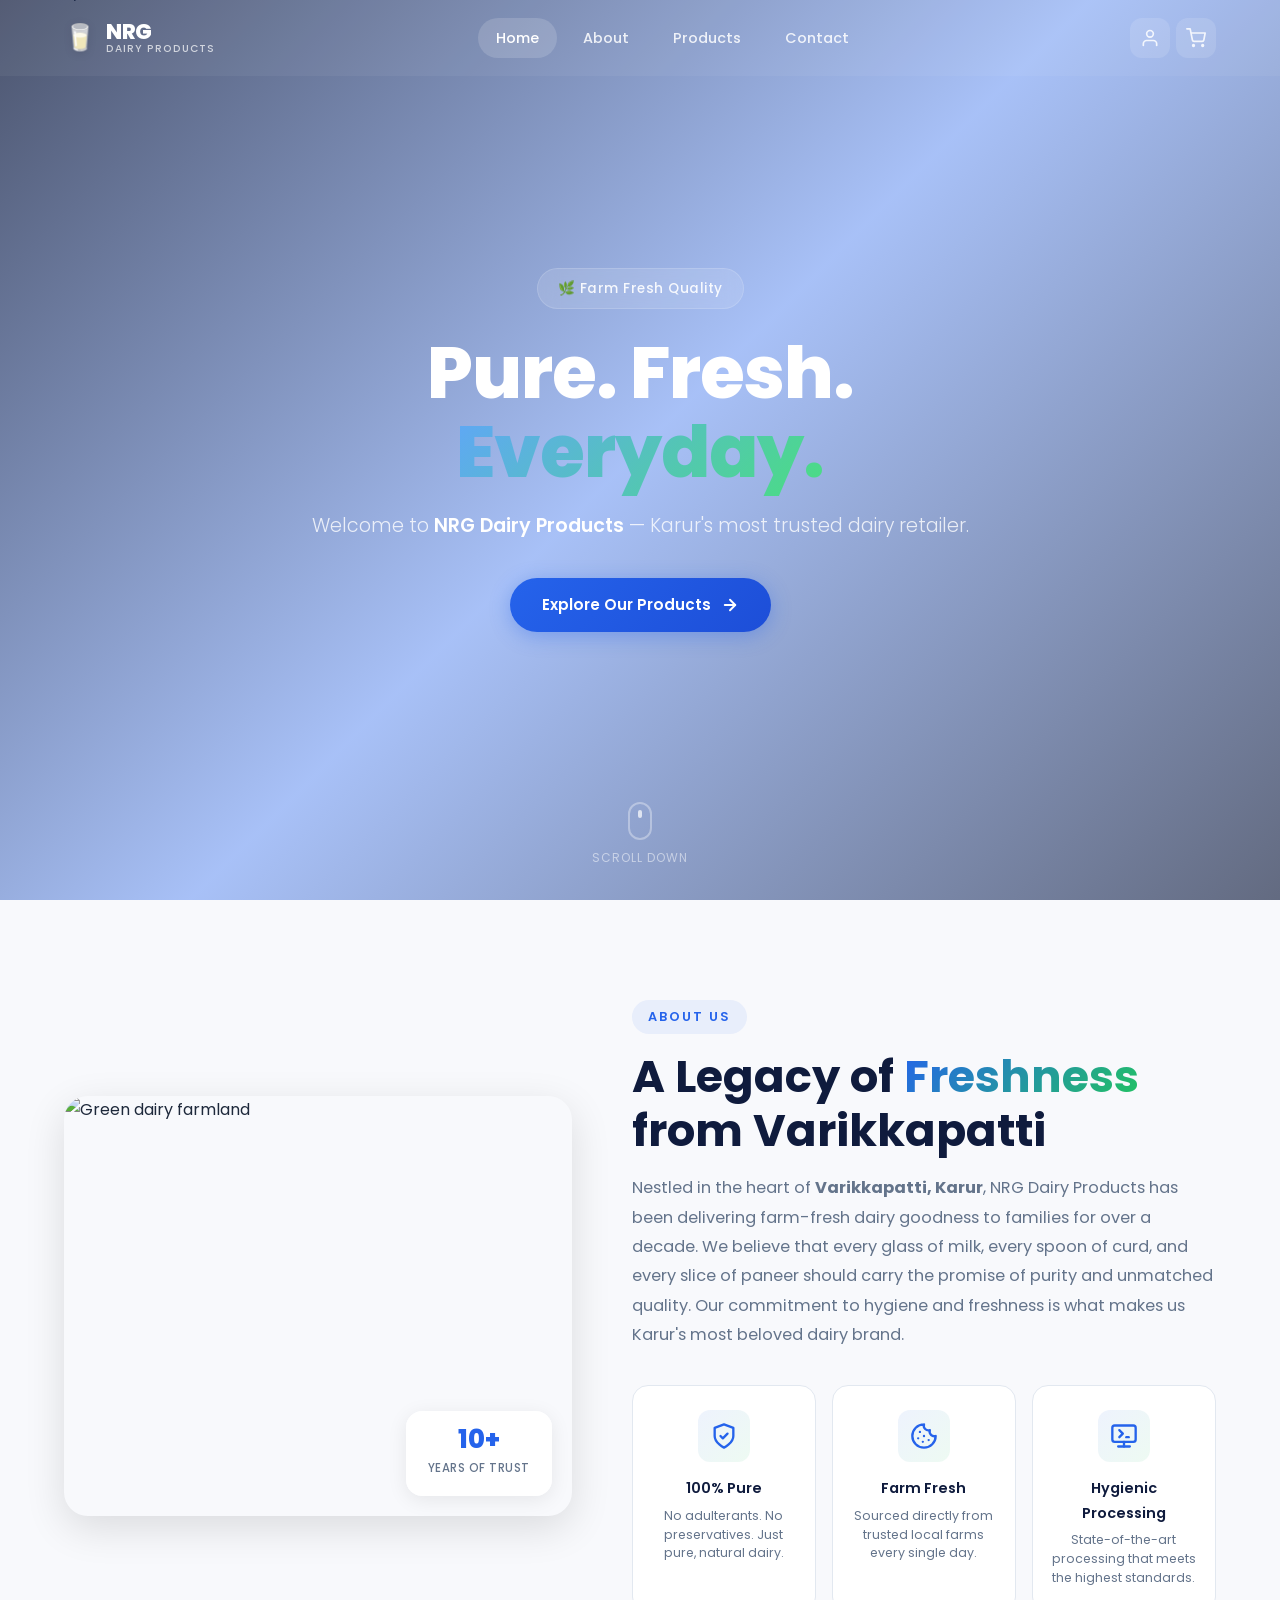
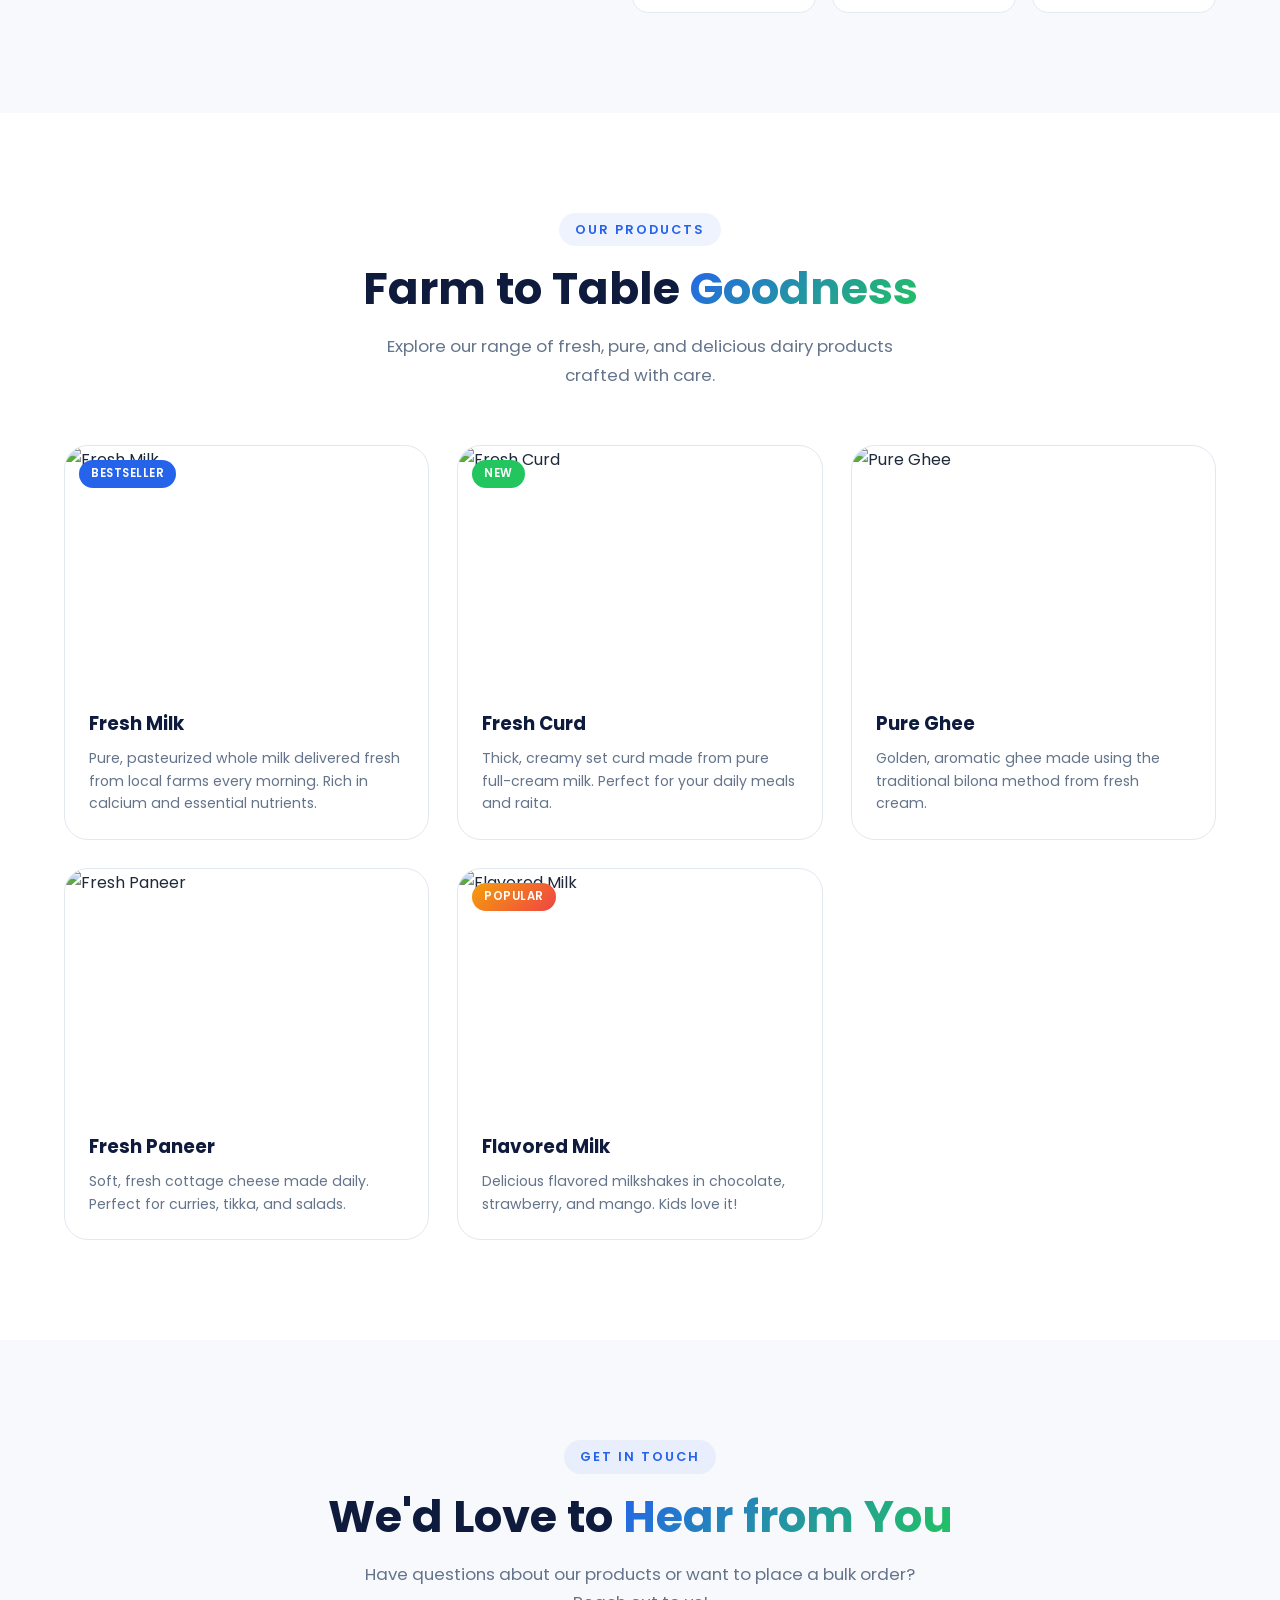
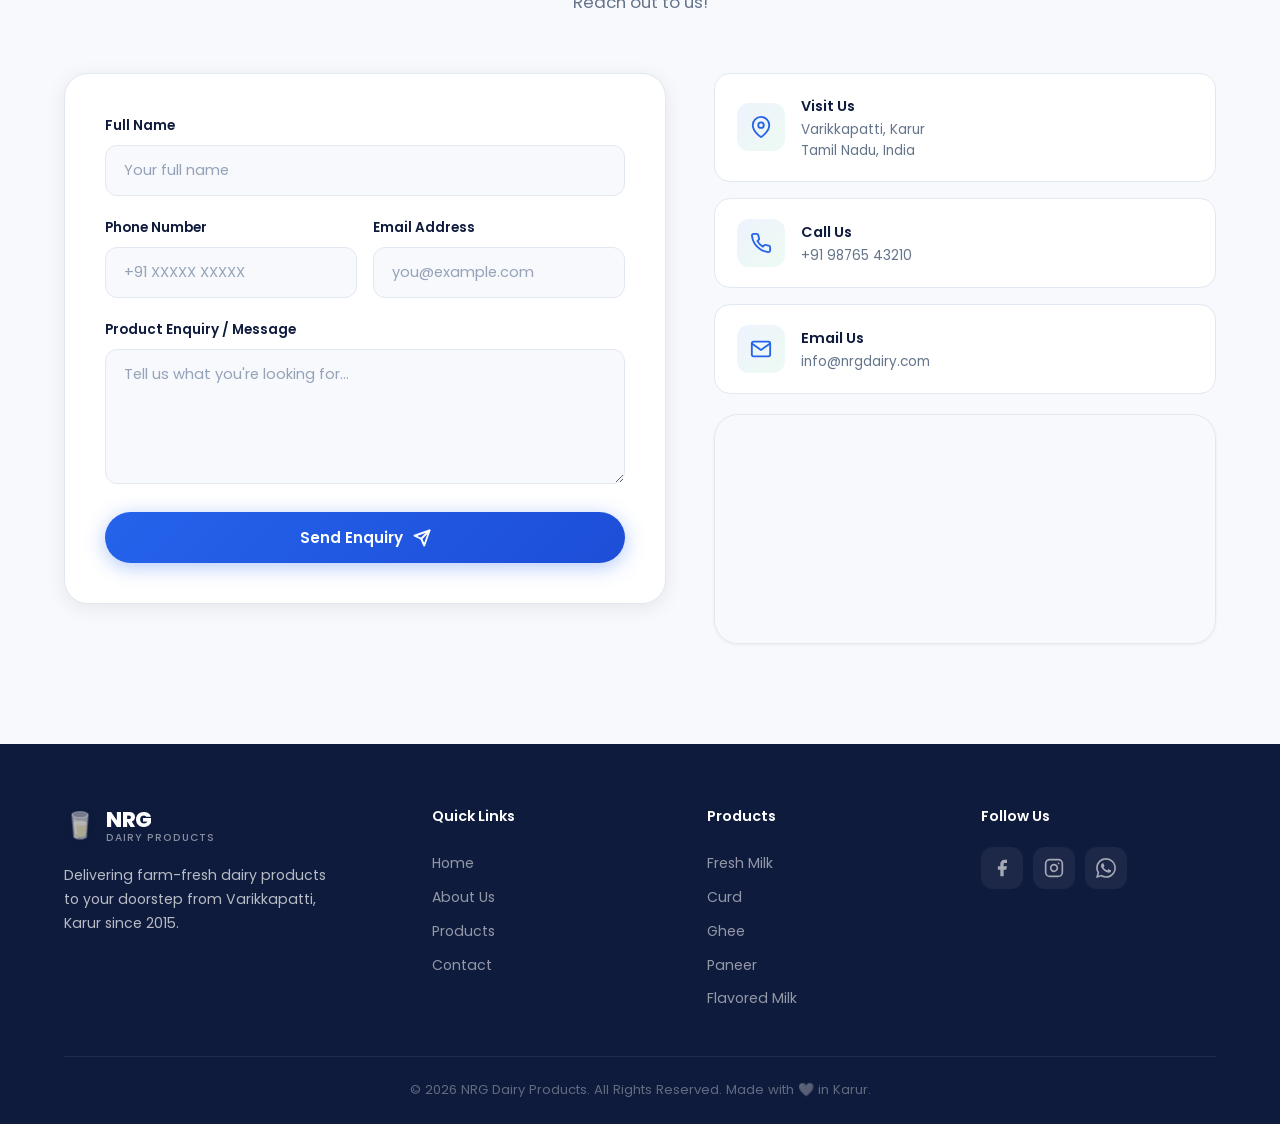
==== index.html @ 77a6ae26 "first commit" ====
<!DOCTYPE html>
<html lang="en">
<head>
    <meta charset="UTF-8">
    <meta name="viewport" content="width=device-width, initial-scale=1.0">
    <title>NRG Dairy Products — Pure. Fresh. Everyday. | Karur</title>
    <meta name="description" content="NRG Dairy Products — Karur's most trusted dairy retailer. Fresh milk, curd, ghee, paneer, and flavored milk delivered from Varikkapatti with 100% purity and hygiene.">
    <meta name="keywords" content="NRG Dairy, dairy products Karur, fresh milk, paneer, ghee, curd, Varikkapatti">
    <link rel="preconnect" href="https://fonts.googleapis.com">
    <link rel="preconnect" href="https://fonts.gstatic.com" crossorigin>
    <link href="https://fonts.googleapis.com/css2?family=Poppins:wght@300;400;500;600;700;800&display=swap" rel="stylesheet">
    <link rel="stylesheet" href="css/style.css">
</head>
<body>

    <!-- ════════════════ NAVIGATION ════════════════ -->
    <header class="navbar" id="navbar">
        <div class="nav-container">
            <a href="#" class="nav-logo">
                <span class="logo-icon">🥛</span>
                <div class="logo-text">
                    <span class="logo-brand">NRG</span>
                    <span class="logo-sub">Dairy Products</span>
                </div>
            </a>

            <nav class="nav-menu" id="navMenu">
                <a href="#home" class="nav-link active">Home</a>
                <a href="#about" class="nav-link">About</a>
                <a href="#products" class="nav-link">Products</a>
                <a href="#contact" class="nav-link">Contact</a>
            </nav>

            <div class="nav-actions">
                <button class="nav-icon-btn" title="Customer Login" aria-label="Customer Login">
                    <svg width="20" height="20" viewBox="0 0 24 24" fill="none" stroke="currentColor" stroke-width="2" stroke-linecap="round" stroke-linejoin="round"><path d="M20 21v-2a4 4 0 0 0-4-4H8a4 4 0 0 0-4 4v2"/><circle cx="12" cy="7" r="4"/></svg>
                </button>
                <button class="nav-icon-btn" title="Cart" aria-label="Cart">
                    <svg width="20" height="20" viewBox="0 0 24 24" fill="none" stroke="currentColor" stroke-width="2" stroke-linecap="round" stroke-linejoin="round"><circle cx="9" cy="21" r="1"/><circle cx="20" cy="21" r="1"/><path d="M1 1h4l2.68 13.39a2 2 0 0 0 2 1.61h9.72a2 2 0 0 0 2-1.61L23 6H6"/></svg>
                </button>
                <button class="hamburger" id="hamburger" aria-label="Toggle menu">
                    <span></span>
                    <span></span>
                    <span></span>
                </button>
            </div>
        </div>
    </header>

    <!-- ════════════════ HERO SECTION ════════════════ -->
    <section class="hero" id="home">
        <div class="hero-bg">
            <img src="https://images.unsplash.com/photo-1550583724-b2692b85b150?auto=format&fit=crop&w=1920&q=80" alt="Fresh milk pour" loading="eager">
            <div class="hero-overlay"></div>
        </div>
        <div class="hero-content reveal">
            <span class="hero-badge">🌿 Farm Fresh Quality</span>
            <h1 class="hero-title">Pure. Fresh.<br><span class="highlight">Everyday.</span></h1>
            <p class="hero-subtitle">Welcome to <strong>NRG Dairy Products</strong> — Karur's most trusted dairy retailer.</p>
            <a href="#products" class="btn btn-primary">
                Explore Our Products
                <svg width="18" height="18" viewBox="0 0 24 24" fill="none" stroke="currentColor" stroke-width="2.5" stroke-linecap="round" stroke-linejoin="round"><line x1="5" y1="12" x2="19" y2="12"/><polyline points="12 5 19 12 12 19"/></svg>
            </a>
        </div>
        <div class="hero-scroll-indicator">
            <div class="scroll-mouse">
                <div class="scroll-dot"></div>
            </div>
            <span>Scroll Down</span>
        </div>
    </section>

    <!-- ════════════════ ABOUT SECTION ════════════════ -->
    <section class="about" id="about">
        <div class="container">
            <div class="about-grid">
                <div class="about-image reveal">
                    <img src="https://images.unsplash.com/photo-1500595046743-cd271d694d30?auto=format&fit=crop&w=800&q=80" alt="Green dairy farmland" loading="lazy">
                    <div class="about-image-badge">
                        <span class="badge-number">10+</span>
                        <span class="badge-text">Years of Trust</span>
                    </div>
                </div>
                <div class="about-content reveal">
                    <span class="section-tag">About Us</span>
                    <h2 class="section-title">A Legacy of <span class="highlight">Freshness</span> from Varikkapatti</h2>
                    <p class="about-text">
                        Nestled in the heart of <strong>Varikkapatti, Karur</strong>, NRG Dairy Products has been delivering farm-fresh dairy goodness to families for over a decade. We believe that every glass of milk, every spoon of curd, and every slice of paneer should carry the promise of purity and unmatched quality. Our commitment to hygiene and freshness is what makes us Karur's most beloved dairy brand.
                    </p>
                    <div class="values-grid">
                        <div class="value-card">
                            <div class="value-icon">
                                <svg width="28" height="28" viewBox="0 0 24 24" fill="none" stroke="currentColor" stroke-width="2" stroke-linecap="round" stroke-linejoin="round"><path d="M12 22s8-4 8-10V5l-8-3-8 3v7c0 6 8 10 8 10z"/><path d="m9 12 2 2 4-4"/></svg>
                            </div>
                            <h3>100% Pure</h3>
                            <p>No adulterants. No preservatives. Just pure, natural dairy.</p>
                        </div>
                        <div class="value-card">
                            <div class="value-icon">
                                <svg width="28" height="28" viewBox="0 0 24 24" fill="none" stroke="currentColor" stroke-width="2" stroke-linecap="round" stroke-linejoin="round"><path d="M12 2a10 10 0 1 0 10 10 4 4 0 0 1-5-5 4 4 0 0 1-5-5"/><path d="M8.5 8.5v.01"/><path d="M16 15.5v.01"/><path d="M12 12v.01"/><path d="M11 17v.01"/><path d="M7 14v.01"/></svg>
                            </div>
                            <h3>Farm Fresh</h3>
                            <p>Sourced directly from trusted local farms every single day.</p>
                        </div>
                        <div class="value-card">
                            <div class="value-icon">
                                <svg width="28" height="28" viewBox="0 0 24 24" fill="none" stroke="currentColor" stroke-width="2" stroke-linecap="round" stroke-linejoin="round"><path d="M7 21h10"/><rect x="2" y="3" width="20" height="14" rx="2"/><path d="m12 17 0 4"/><path d="m8 7 3 3-3 3"/><path d="M14 13h2"/></svg>
                            </div>
                            <h3>Hygienic Processing</h3>
                            <p>State-of-the-art processing that meets the highest standards.</p>
                        </div>
                    </div>
                </div>
            </div>
        </div>
    </section>

    <!-- ════════════════ PRODUCTS SECTION ════════════════ -->
    <section class="products" id="products">
        <div class="container">
            <div class="section-header reveal">
                <span class="section-tag">Our Products</span>
                <h2 class="section-title">Farm to Table <span class="highlight">Goodness</span></h2>
                <p class="section-desc">Explore our range of fresh, pure, and delicious dairy products crafted with care.</p>
            </div>

            <div class="products-grid">
                <!-- Product 1: Fresh Milk -->
                <div class="product-card reveal">
                    <div class="product-image">
                        <img src="https://images.unsplash.com/photo-1563636619-e9143da7973b?auto=format&fit=crop&w=600&q=80" alt="Fresh Milk" loading="lazy">
                        <div class="product-badge">Bestseller</div>
                    </div>
                    <div class="product-info">
                        <h3>Fresh Milk</h3>
                        <p>Pure, pasteurized whole milk delivered fresh from local farms every morning. Rich in calcium and essential nutrients.</p>
                    </div>
                    <div class="product-overlay">
                        <p>Our flagship product — farm-fresh milk that reaches your doorstep within hours of collection.</p>
                        <span class="product-cta">Learn More →</span>
                    </div>
                </div>

                <!-- Product 2: Curd -->
                <div class="product-card reveal">
                    <div class="product-image">
                        <img src="https://images.unsplash.com/photo-1488477181946-6428a0291777?auto=format&fit=crop&w=600&q=80" alt="Fresh Curd" loading="lazy">
                        <div class="product-badge new">New</div>
                    </div>
                    <div class="product-info">
                        <h3>Fresh Curd</h3>
                        <p>Thick, creamy set curd made from pure full-cream milk. Perfect for your daily meals and raita.</p>
                    </div>
                    <div class="product-overlay">
                        <p>Naturally set with live cultures. Smooth, creamy, and packed with probiotics for gut health.</p>
                        <span class="product-cta">Learn More →</span>
                    </div>
                </div>

                <!-- Product 3: Ghee -->
                <div class="product-card reveal">
                    <div class="product-image">
                        <img src="https://images.unsplash.com/photo-1631049421091-dcdc7dd39a3e?auto=format&fit=crop&w=600&q=80" alt="Pure Ghee" loading="lazy">
                    </div>
                    <div class="product-info">
                        <h3>Pure Ghee</h3>
                        <p>Golden, aromatic ghee made using the traditional bilona method from fresh cream.</p>
                    </div>
                    <div class="product-overlay">
                        <p>Rich aroma, golden texture, and traditional preparation. Made from pure cow's milk cream.</p>
                        <span class="product-cta">Learn More →</span>
                    </div>
                </div>

                <!-- Product 4: Paneer -->
                <div class="product-card reveal">
                    <div class="product-image">
                        <img src="https://images.unsplash.com/photo-1631452180519-c014fe946bc7?auto=format&fit=crop&w=600&q=80" alt="Fresh Paneer" loading="lazy">
                    </div>
                    <div class="product-info">
                        <h3>Fresh Paneer</h3>
                        <p>Soft, fresh cottage cheese made daily. Perfect for curries, tikka, and salads.</p>
                    </div>
                    <div class="product-overlay">
                        <p>Handcrafted daily from pure milk. Soft, protein-rich, and incredibly versatile in the kitchen.</p>
                        <span class="product-cta">Learn More →</span>
                    </div>
                </div>

                <!-- Product 5: Flavored Milk -->
                <div class="product-card reveal">
                    <div class="product-image">
                        <img src="https://images.unsplash.com/photo-1577805947697-89e18249d767?auto=format&fit=crop&w=600&q=80" alt="Flavored Milk" loading="lazy">
                        <div class="product-badge popular">Popular</div>
                    </div>
                    <div class="product-info">
                        <h3>Flavored Milk</h3>
                        <p>Delicious flavored milkshakes in chocolate, strawberry, and mango. Kids love it!</p>
                    </div>
                    <div class="product-overlay">
                        <p>A fun, nutritious drink for all ages. Made with real milk and natural flavors. No artificial colors.</p>
                        <span class="product-cta">Learn More →</span>
                    </div>
                </div>
            </div>
        </div>
    </section>

    <!-- ════════════════ CONTACT SECTION ════════════════ -->
    <section class="contact" id="contact">
        <div class="container">
            <div class="section-header reveal">
                <span class="section-tag">Get In Touch</span>
                <h2 class="section-title">We'd Love to <span class="highlight">Hear from You</span></h2>
                <p class="section-desc">Have questions about our products or want to place a bulk order? Reach out to us!</p>
            </div>

            <div class="contact-grid">
                <div class="contact-form-wrap reveal">
                    <form class="contact-form" id="contactForm">
                        <div class="form-group">
                            <label for="name">Full Name</label>
                            <input type="text" id="name" name="name" placeholder="Your full name" required>
                        </div>
                        <div class="form-row">
                            <div class="form-group">
                                <label for="phone">Phone Number</label>
                                <input type="tel" id="phone" name="phone" placeholder="+91 XXXXX XXXXX" required>
                            </div>
                            <div class="form-group">
                                <label for="email">Email Address</label>
                                <input type="email" id="email" name="email" placeholder="you@example.com">
                            </div>
                        </div>
                        <div class="form-group">
                            <label for="message">Product Enquiry / Message</label>
                            <textarea id="message" name="message" rows="5" placeholder="Tell us what you're looking for..." required></textarea>
                        </div>
                        <button type="submit" class="btn btn-primary btn-full">
                            Send Enquiry
                            <svg width="18" height="18" viewBox="0 0 24 24" fill="none" stroke="currentColor" stroke-width="2.5" stroke-linecap="round" stroke-linejoin="round"><line x1="22" y1="2" x2="11" y2="13"/><polygon points="22 2 15 22 11 13 2 9 22 2"/></svg>
                        </button>
                        <div class="form-success" id="formSuccess">
                            <svg width="24" height="24" viewBox="0 0 24 24" fill="none" stroke="currentColor" stroke-width="2"><path d="M22 11.08V12a10 10 0 1 1-5.93-9.14"/><polyline points="22 4 12 14.01 9 11.01"/></svg>
                            <span>Thank you! Your enquiry has been sent successfully.</span>
                        </div>
                    </form>
                </div>

                <div class="contact-info reveal">
                    <div class="info-card">
                        <div class="info-icon">
                            <svg width="22" height="22" viewBox="0 0 24 24" fill="none" stroke="currentColor" stroke-width="2" stroke-linecap="round" stroke-linejoin="round"><path d="M21 10c0 7-9 13-9 13s-9-6-9-13a9 9 0 0 1 18 0z"/><circle cx="12" cy="10" r="3"/></svg>
                        </div>
                        <div>
                            <h4>Visit Us</h4>
                            <p>Varikkapatti, Karur<br>Tamil Nadu, India</p>
                        </div>
                    </div>
                    <div class="info-card">
                        <div class="info-icon">
                            <svg width="22" height="22" viewBox="0 0 24 24" fill="none" stroke="currentColor" stroke-width="2" stroke-linecap="round" stroke-linejoin="round"><path d="M22 16.92v3a2 2 0 0 1-2.18 2 19.79 19.79 0 0 1-8.63-3.07 19.5 19.5 0 0 1-6-6 19.79 19.79 0 0 1-3.07-8.67A2 2 0 0 1 4.11 2h3a2 2 0 0 1 2 1.72 12.84 12.84 0 0 0 .7 2.81 2 2 0 0 1-.45 2.11L8.09 9.91a16 16 0 0 0 6 6l1.27-1.27a2 2 0 0 1 2.11-.45 12.84 12.84 0 0 0 2.81.7A2 2 0 0 1 22 16.92z"/></svg>
                        </div>
                        <div>
                            <h4>Call Us</h4>
                            <p>+91 98765 43210</p>
                        </div>
                    </div>
                    <div class="info-card">
                        <div class="info-icon">
                            <svg width="22" height="22" viewBox="0 0 24 24" fill="none" stroke="currentColor" stroke-width="2" stroke-linecap="round" stroke-linejoin="round"><path d="M4 4h16c1.1 0 2 .9 2 2v12c0 1.1-.9 2-2 2H4c-1.1 0-2-.9-2-2V6c0-1.1.9-2 2-2z"/><polyline points="22,6 12,13 2,6"/></svg>
                        </div>
                        <div>
                            <h4>Email Us</h4>
                            <p>info@nrgdairy.com</p>
                        </div>
                    </div>

                    <div class="map-container">
                        <iframe 
                            src="https://www.google.com/maps/embed?pb=!1m18!1m12!1m3!1d31341.54181508689!2d78.0570!3d10.9601!2m3!1f0!2f0!3f0!3m2!1i1024!2i768!4f13.1!3m3!1m2!1s0x3baa2f7f3b0d4e4b%3A0x84e5b3f3b0d4e4b!2sVarikkapatti%2C%20Karur!5e0!3m2!1sen!2sin!4v1700000000000!5m2!1sen!2sin"
                            width="100%" 
                            height="220" 
                            style="border:0; border-radius: 16px;" 
                            allowfullscreen="" 
                            loading="lazy" 
                            referrerpolicy="no-referrer-when-downgrade"
                            title="NRG Dairy Products Location">
                        </iframe>
                    </div>
                </div>
            </div>
        </div>
    </section>

    <!-- ════════════════ FOOTER ════════════════ -->
    <footer class="footer">
        <div class="container">
            <div class="footer-grid">
                <div class="footer-brand">
                    <a href="#" class="nav-logo">
                        <span class="logo-icon">🥛</span>
                        <div class="logo-text">
                            <span class="logo-brand">NRG</span>
                            <span class="logo-sub">Dairy Products</span>
                        </div>
                    </a>
                    <p>Delivering farm-fresh dairy products to your doorstep from Varikkapatti, Karur since 2015.</p>
                </div>
                <div class="footer-links">
                    <h4>Quick Links</h4>
                    <a href="#home">Home</a>
                    <a href="#about">About Us</a>
                    <a href="#products">Products</a>
                    <a href="#contact">Contact</a>
                </div>
                <div class="footer-links">
                    <h4>Products</h4>
                    <a href="#products">Fresh Milk</a>
                    <a href="#products">Curd</a>
                    <a href="#products">Ghee</a>
                    <a href="#products">Paneer</a>
                    <a href="#products">Flavored Milk</a>
                </div>
                <div class="footer-social">
                    <h4>Follow Us</h4>
                    <div class="social-icons">
                        <a href="#" class="social-icon" aria-label="Facebook">
                            <svg width="20" height="20" viewBox="0 0 24 24" fill="currentColor"><path d="M18 2h-3a5 5 0 0 0-5 5v3H7v4h3v8h4v-8h3l1-4h-4V7a1 1 0 0 1 1-1h3z"/></svg>
                        </a>
                        <a href="#" class="social-icon" aria-label="Instagram">
                            <svg width="20" height="20" viewBox="0 0 24 24" fill="none" stroke="currentColor" stroke-width="2" stroke-linecap="round" stroke-linejoin="round"><rect x="2" y="2" width="20" height="20" rx="5"/><path d="M16 11.37A4 4 0 1 1 12.63 8 4 4 0 0 1 16 11.37z"/><line x1="17.5" y1="6.5" x2="17.51" y2="6.5"/></svg>
                        </a>
                        <a href="#" class="social-icon" aria-label="WhatsApp">
                            <svg width="20" height="20" viewBox="0 0 24 24" fill="currentColor"><path d="M17.472 14.382c-.297-.149-1.758-.867-2.03-.967-.273-.099-.471-.148-.67.15-.197.297-.767.966-.94 1.164-.173.199-.347.223-.644.075-.297-.15-1.255-.463-2.39-1.475-.883-.788-1.48-1.761-1.653-2.059-.173-.297-.018-.458.13-.606.134-.133.298-.347.446-.52.149-.174.198-.298.298-.497.099-.198.05-.371-.025-.52-.075-.149-.669-1.612-.916-2.207-.242-.579-.487-.5-.669-.51-.173-.008-.371-.01-.57-.01-.198 0-.52.074-.792.372-.272.297-1.04 1.016-1.04 2.479 0 1.462 1.065 2.875 1.213 3.074.149.198 2.096 3.2 5.077 4.487.709.306 1.262.489 1.694.625.712.227 1.36.195 1.871.118.571-.085 1.758-.719 2.006-1.413.248-.694.248-1.289.173-1.413-.074-.124-.272-.198-.57-.347m-5.421 7.403h-.004a9.87 9.87 0 0 1-5.031-1.378l-.361-.214-3.741.982.998-3.648-.235-.374a9.86 9.86 0 0 1-1.51-5.26c.001-5.45 4.436-9.884 9.888-9.884 2.64 0 5.122 1.03 6.988 2.898a9.825 9.825 0 0 1 2.893 6.994c-.003 5.45-4.437 9.884-9.885 9.884m8.413-18.297A11.815 11.815 0 0 0 12.05 0C5.495 0 .16 5.335.157 11.892c0 2.096.547 4.142 1.588 5.945L0 24l6.305-1.654a11.882 11.882 0 0 0 5.683 1.448h.005c6.554 0 11.89-5.335 11.893-11.893a11.821 11.821 0 0 0-3.48-8.413z"/></svg>
                        </a>
                    </div>
                </div>
            </div>
            <div class="footer-bottom">
                <p>&copy; 2026 NRG Dairy Products. All Rights Reserved. Made with 🤍 in Karur.</p>
            </div>
        </div>
    </footer>

    <script src="js/main.js"></script>
</body>
</html>
---- css/style.css ----
/* ═══════════════════════════════════════════
   NRG DAIRY PRODUCTS — Design System & Styles
   ═══════════════════════════════════════════ */

/* ── CSS Custom Properties ── */
:root {
    --navy: #0f1b3d;
    --azure: #2563eb;
    --azure-light: #3b82f6;
    --azure-dark: #1d4ed8;
    --white: #ffffff;
    --cream: #f8f9fc;
    --cream-dark: #f1f3f8;
    --green: #22c55e;
    --green-light: #4ade80;
    --green-dark: #16a34a;
    --text: #1e293b;
    --text-light: #64748b;
    --text-lighter: #94a3b8;
    --border: #e2e8f0;
    --shadow-sm: 0 1px 3px rgba(0,0,0,0.06);
    --shadow-md: 0 4px 20px rgba(0,0,0,0.08);
    --shadow-lg: 0 12px 40px rgba(0,0,0,0.12);
    --shadow-xl: 0 20px 60px rgba(0,0,0,0.15);
    --radius-sm: 8px;
    --radius-md: 12px;
    --radius-lg: 16px;
    --radius-xl: 24px;
    --radius-full: 9999px;
    --transition: 0.3s cubic-bezier(0.4, 0, 0.2, 1);
    --transition-slow: 0.5s cubic-bezier(0.4, 0, 0.2, 1);
    --font: 'Poppins', -apple-system, BlinkMacSystemFont, 'Segoe UI', sans-serif;
}

/* ── Reset & Base ── */
*, *::before, *::after {
    margin: 0;
    padding: 0;
    box-sizing: border-box;
}

html {
    scroll-behavior: smooth;
    -webkit-font-smoothing: antialiased;
    -moz-osx-font-smoothing: grayscale;
}

body {
    font-family: var(--font);
    color: var(--text);
    background: var(--white);
    line-height: 1.7;
    overflow-x: hidden;
}

img {
    max-width: 100%;
    height: auto;
    display: block;
}

a {
    text-decoration: none;
    color: inherit;
    transition: var(--transition);
}

.container {
    width: 100%;
    max-width: 1200px;
    margin: 0 auto;
    padding: 0 24px;
}

.section-tag {
    display: inline-block;
    font-size: 0.8rem;
    font-weight: 600;
    letter-spacing: 2px;
    text-transform: uppercase;
    color: var(--azure);
    background: rgba(37, 99, 235, 0.08);
    padding: 6px 16px;
    border-radius: var(--radius-full);
    margin-bottom: 16px;
}

.section-title {
    font-size: clamp(1.8rem, 4vw, 2.8rem);
    font-weight: 700;
    line-height: 1.2;
    color: var(--navy);
    margin-bottom: 16px;
}

.section-title .highlight {
    background: linear-gradient(135deg, var(--azure), var(--green));
    -webkit-background-clip: text;
    -webkit-text-fill-color: transparent;
    background-clip: text;
}

.section-desc {
    font-size: 1.05rem;
    color: var(--text-light);
    max-width: 560px;
    margin: 0 auto;
}

.section-header {
    text-align: center;
    margin-bottom: 56px;
}

/* ── Buttons ── */
.btn {
    display: inline-flex;
    align-items: center;
    gap: 10px;
    font-family: var(--font);
    font-size: 0.95rem;
    font-weight: 600;
    border: none;
    cursor: pointer;
    transition: var(--transition);
    border-radius: var(--radius-full);
    padding: 14px 32px;
    text-decoration: none;
}

.btn-primary {
    background: linear-gradient(135deg, var(--azure), var(--azure-dark));
    color: var(--white);
    box-shadow: 0 4px 20px rgba(37, 99, 235, 0.35);
}

.btn-primary:hover {
    transform: translateY(-2px) scale(1.04);
    box-shadow: 0 8px 30px rgba(37, 99, 235, 0.45);
}

.btn-primary:active {
    transform: translateY(0) scale(0.98);
}

.btn-full {
    width: 100%;
    justify-content: center;
}

/* ═══════════════════════════════════════════
   NAVIGATION
   ═══════════════════════════════════════════ */
.navbar {
    position: fixed;
    top: 0;
    left: 0;
    right: 0;
    z-index: 1000;
    padding: 16px 0;
    transition: var(--transition);
    background: rgba(255, 255, 255, 0.05);
}

.navbar.scrolled {
    background: rgba(255, 255, 255, 0.82);
    backdrop-filter: blur(20px);
    -webkit-backdrop-filter: blur(20px);
    border-bottom: 1px solid rgba(255, 255, 255, 0.2);
    padding: 10px 0;
    box-shadow: 0 2px 20px rgba(0, 0, 0, 0.06);
}

.nav-container {
    max-width: 1200px;
    margin: 0 auto;
    padding: 0 24px;
    display: flex;
    align-items: center;
    justify-content: space-between;
}

.nav-logo {
    display: flex;
    align-items: center;
    gap: 10px;
    z-index: 1001;
}

.logo-icon {
    font-size: 1.6rem;
    filter: drop-shadow(0 2px 4px rgba(0,0,0,0.1));
}

.logo-text {
    display: flex;
    flex-direction: column;
    line-height: 1.1;
}

.logo-brand {
    font-size: 1.3rem;
    font-weight: 800;
    color: var(--navy);
    letter-spacing: -0.5px;
}

.navbar:not(.scrolled) .logo-brand {
    color: var(--white);
}

.logo-sub {
    font-size: 0.65rem;
    font-weight: 500;
    color: var(--text-light);
    letter-spacing: 1px;
    text-transform: uppercase;
}

.navbar:not(.scrolled) .logo-sub {
    color: rgba(255,255,255,0.7);
}

.nav-menu {
    display: flex;
    align-items: center;
    gap: 8px;
}

.nav-link {
    font-size: 0.9rem;
    font-weight: 500;
    padding: 8px 18px;
    border-radius: var(--radius-full);
    color: var(--text-light);
    position: relative;
    transition: var(--transition);
}

.navbar:not(.scrolled) .nav-link {
    color: rgba(255,255,255,0.85);
}

.nav-link:hover,
.nav-link.active {
    color: var(--azure);
    background: rgba(37, 99, 235, 0.08);
}

.navbar:not(.scrolled) .nav-link:hover,
.navbar:not(.scrolled) .nav-link.active {
    color: var(--white);
    background: rgba(255,255,255,0.15);
}

.nav-actions {
    display: flex;
    align-items: center;
    gap: 6px;
}

.nav-icon-btn {
    width: 40px;
    height: 40px;
    display: flex;
    align-items: center;
    justify-content: center;
    border: none;
    background: rgba(37, 99, 235, 0.06);
    border-radius: var(--radius-md);
    cursor: pointer;
    color: var(--text-light);
    transition: var(--transition);
}

.navbar:not(.scrolled) .nav-icon-btn {
    background: rgba(255,255,255,0.12);
    color: rgba(255,255,255,0.85);
}

.nav-icon-btn:hover {
    background: rgba(37, 99, 235, 0.12);
    color: var(--azure);
    transform: translateY(-1px);
}

/* Hamburger */
.hamburger {
    display: none;
    flex-direction: column;
    gap: 5px;
    width: 40px;
    height: 40px;
    align-items: center;
    justify-content: center;
    background: transparent;
    border: none;
    cursor: pointer;
    z-index: 1001;
    padding: 8px;
}

.hamburger span {
    display: block;
    width: 22px;
    height: 2.5px;
    background: var(--navy);
    border-radius: 2px;
    transition: var(--transition);
    transform-origin: center;
}

.navbar:not(.scrolled) .hamburger span {
    background: var(--white);
}

.hamburger.active span:nth-child(1) {
    transform: rotate(45deg) translate(5px, 5px);
}

.hamburger.active span:nth-child(2) {
    opacity: 0;
    transform: scaleX(0);
}

.hamburger.active span:nth-child(3) {
    transform: rotate(-45deg) translate(5px, -5px);
}

/* ═══════════════════════════════════════════
   HERO SECTION
   ═══════════════════════════════════════════ */
.hero {
    position: relative;
    min-height: 100vh;
    display: flex;
    align-items: center;
    justify-content: center;
    overflow: hidden;
}

.hero-bg {
    position: absolute;
    inset: 0;
    z-index: 0;
}

.hero-bg img {
    width: 100%;
    height: 100%;
    object-fit: cover;
    transform: scale(1.05);
    animation: heroZoom 20s ease-in-out infinite alternate;
}

@keyframes heroZoom {
    0% { transform: scale(1.05); }
    100% { transform: scale(1.15); }
}

.hero-overlay {
    position: absolute;
    inset: 0;
    background: linear-gradient(
        135deg,
        rgba(15, 27, 61, 0.75) 0%,
        rgba(37, 99, 235, 0.4) 50%,
        rgba(15, 27, 61, 0.65) 100%
    );
    z-index: 1;
}

.hero-content {
    position: relative;
    z-index: 2;
    text-align: center;
    padding: 0 24px;
    max-width: 750px;
}

.hero-badge {
    display: inline-block;
    font-size: 0.85rem;
    font-weight: 500;
    color: rgba(255,255,255,0.9);
    background: rgba(255,255,255,0.12);
    backdrop-filter: blur(10px);
    padding: 8px 20px;
    border-radius: var(--radius-full);
    border: 1px solid rgba(255,255,255,0.15);
    margin-bottom: 24px;
    letter-spacing: 0.5px;
}

.hero-title {
    font-size: clamp(2.5rem, 7vw, 4.5rem);
    font-weight: 800;
    color: var(--white);
    line-height: 1.1;
    margin-bottom: 20px;
    letter-spacing: -1px;
}

.hero-title .highlight {
    background: linear-gradient(135deg, #60a5fa, var(--green-light));
    -webkit-background-clip: text;
    -webkit-text-fill-color: transparent;
    background-clip: text;
}

.hero-subtitle {
    font-size: clamp(1rem, 2vw, 1.2rem);
    color: rgba(255,255,255,0.8);
    margin-bottom: 36px;
    font-weight: 300;
    line-height: 1.6;
}

.hero-subtitle strong {
    color: var(--white);
    font-weight: 600;
}

/* Scroll Indicator */
.hero-scroll-indicator {
    position: absolute;
    bottom: 32px;
    left: 50%;
    transform: translateX(-50%);
    z-index: 2;
    display: flex;
    flex-direction: column;
    align-items: center;
    gap: 8px;
    color: rgba(255,255,255,0.5);
    font-size: 0.75rem;
    letter-spacing: 1px;
    text-transform: uppercase;
    animation: scrollBounce 2s ease-in-out infinite;
}

.scroll-mouse {
    width: 24px;
    height: 38px;
    border: 2px solid rgba(255,255,255,0.35);
    border-radius: 12px;
    position: relative;
}

.scroll-dot {
    width: 4px;
    height: 8px;
    background: rgba(255,255,255,0.7);
    border-radius: 2px;
    position: absolute;
    top: 6px;
    left: 50%;
    transform: translateX(-50%);
    animation: scrollDot 2s ease-in-out infinite;
}

@keyframes scrollDot {
    0%, 100% { opacity: 1; top: 6px; }
    50% { opacity: 0.3; top: 18px; }
}

@keyframes scrollBounce {
    0%, 100% { transform: translateX(-50%) translateY(0); }
    50% { transform: translateX(-50%) translateY(8px); }
}

/* ═══════════════════════════════════════════
   ABOUT SECTION
   ═══════════════════════════════════════════ */
.about {
    padding: 100px 0;
    background: var(--cream);
}

.about-grid {
    display: grid;
    grid-template-columns: 1fr 1.15fr;
    gap: 60px;
    align-items: center;
}

.about-image {
    position: relative;
    border-radius: var(--radius-xl);
    overflow: hidden;
    box-shadow: var(--shadow-lg);
}

.about-image img {
    width: 100%;
    height: 420px;
    object-fit: cover;
    transition: var(--transition-slow);
}

.about-image:hover img {
    transform: scale(1.04);
}

.about-image-badge {
    position: absolute;
    bottom: 20px;
    right: 20px;
    background: rgba(255,255,255,0.9);
    backdrop-filter: blur(10px);
    padding: 16px 22px;
    border-radius: var(--radius-lg);
    text-align: center;
    box-shadow: var(--shadow-md);
}

.badge-number {
    display: block;
    font-size: 1.6rem;
    font-weight: 800;
    color: var(--azure);
    line-height: 1;
}

.badge-text {
    font-size: 0.72rem;
    color: var(--text-light);
    font-weight: 500;
    text-transform: uppercase;
    letter-spacing: 0.5px;
}

.about-text {
    font-size: 1.02rem;
    color: var(--text-light);
    line-height: 1.8;
    margin-bottom: 36px;
}

.values-grid {
    display: grid;
    grid-template-columns: repeat(3, 1fr);
    gap: 16px;
}

.value-card {
    background: var(--white);
    padding: 24px 18px;
    border-radius: var(--radius-lg);
    text-align: center;
    transition: var(--transition);
    border: 1px solid var(--border);
}

.value-card:hover {
    transform: translateY(-4px);
    box-shadow: var(--shadow-md);
    border-color: rgba(37, 99, 235, 0.15);
}

.value-icon {
    width: 52px;
    height: 52px;
    display: flex;
    align-items: center;
    justify-content: center;
    margin: 0 auto 14px;
    background: linear-gradient(135deg, rgba(37, 99, 235, 0.08), rgba(34, 197, 94, 0.08));
    border-radius: var(--radius-md);
    color: var(--azure);
}

.value-card h3 {
    font-size: 0.9rem;
    font-weight: 600;
    margin-bottom: 6px;
    color: var(--navy);
}

.value-card p {
    font-size: 0.78rem;
    color: var(--text-light);
    line-height: 1.5;
}

/* ═══════════════════════════════════════════
   PRODUCTS SECTION
   ═══════════════════════════════════════════ */
.products {
    padding: 100px 0;
    background: var(--white);
}

.products-grid {
    display: grid;
    grid-template-columns: repeat(3, 1fr);
    gap: 28px;
}

.product-card {
    position: relative;
    border-radius: var(--radius-xl);
    overflow: hidden;
    background: var(--white);
    border: 1px solid var(--border);
    transition: var(--transition);
    cursor: pointer;
}

.product-card:hover {
    transform: translateY(-8px);
    box-shadow: var(--shadow-xl);
    border-color: transparent;
}

.product-image {
    position: relative;
    height: 240px;
    overflow: hidden;
}

.product-image img {
    width: 100%;
    height: 100%;
    object-fit: cover;
    transition: var(--transition-slow);
}

.product-card:hover .product-image img {
    transform: scale(1.1);
}

.product-badge {
    position: absolute;
    top: 14px;
    left: 14px;
    font-size: 0.72rem;
    font-weight: 600;
    padding: 4px 12px;
    border-radius: var(--radius-full);
    background: var(--azure);
    color: var(--white);
    letter-spacing: 0.5px;
    text-transform: uppercase;
    z-index: 2;
}

.product-badge.new {
    background: var(--green);
}

.product-badge.popular {
    background: linear-gradient(135deg, #f59e0b, #ef4444);
}

.product-info {
    padding: 22px 24px 24px;
}

.product-info h3 {
    font-size: 1.15rem;
    font-weight: 700;
    color: var(--navy);
    margin-bottom: 8px;
}

.product-info p {
    font-size: 0.88rem;
    color: var(--text-light);
    line-height: 1.6;
}

/* Product Hover Overlay */
.product-overlay {
    position: absolute;
    bottom: 0;
    left: 0;
    right: 0;
    background: linear-gradient(to top, var(--navy) 60%, transparent);
    padding: 80px 24px 24px;
    transform: translateY(100%);
    transition: var(--transition);
    display: flex;
    flex-direction: column;
    justify-content: flex-end;
}

.product-card:hover .product-overlay {
    transform: translateY(0);
}

.product-overlay p {
    font-size: 0.88rem;
    color: rgba(255,255,255,0.85);
    line-height: 1.6;
    margin-bottom: 12px;
}

.product-cta {
    font-size: 0.85rem;
    font-weight: 600;
    color: var(--green-light);
    letter-spacing: 0.5px;
}

/* ═══════════════════════════════════════════
   CONTACT SECTION
   ═══════════════════════════════════════════ */
.contact {
    padding: 100px 0;
    background: var(--cream);
}

.contact-grid {
    display: grid;
    grid-template-columns: 1.2fr 1fr;
    gap: 48px;
    align-items: start;
}

.contact-form-wrap {
    background: var(--white);
    padding: 40px;
    border-radius: var(--radius-xl);
    box-shadow: var(--shadow-md);
    border: 1px solid var(--border);
}

.form-group {
    margin-bottom: 20px;
}

.form-group label {
    display: block;
    font-size: 0.85rem;
    font-weight: 600;
    color: var(--navy);
    margin-bottom: 8px;
}

.form-group input,
.form-group textarea {
    width: 100%;
    padding: 14px 18px;
    font-family: var(--font);
    font-size: 0.92rem;
    color: var(--text);
    border: 1.5px solid var(--border);
    border-radius: var(--radius-md);
    background: var(--cream);
    transition: var(--transition);
    outline: none;
    resize: vertical;
}

.form-group input:focus,
.form-group textarea:focus {
    border-color: var(--azure);
    background: var(--white);
    box-shadow: 0 0 0 4px rgba(37, 99, 235, 0.08);
}

.form-group input::placeholder,
.form-group textarea::placeholder {
    color: var(--text-lighter);
}

.form-row {
    display: grid;
    grid-template-columns: 1fr 1fr;
    gap: 16px;
}

.form-success {
    display: none;
    align-items: center;
    gap: 10px;
    margin-top: 16px;
    padding: 14px 18px;
    background: rgba(34, 197, 94, 0.08);
    border-radius: var(--radius-md);
    color: var(--green-dark);
    font-size: 0.9rem;
    font-weight: 500;
    animation: fadeInUp 0.4s ease;
}

.form-success.show {
    display: flex;
}

.contact-info {
    display: flex;
    flex-direction: column;
    gap: 16px;
}

.info-card {
    display: flex;
    align-items: center;
    gap: 16px;
    padding: 20px 22px;
    background: var(--white);
    border-radius: var(--radius-lg);
    border: 1px solid var(--border);
    transition: var(--transition);
}

.info-card:hover {
    border-color: rgba(37, 99, 235, 0.15);
    box-shadow: var(--shadow-sm);
}

.info-icon {
    width: 48px;
    height: 48px;
    flex-shrink: 0;
    display: flex;
    align-items: center;
    justify-content: center;
    background: linear-gradient(135deg, rgba(37, 99, 235, 0.08), rgba(34, 197, 94, 0.08));
    border-radius: var(--radius-md);
    color: var(--azure);
}

.info-card h4 {
    font-size: 0.9rem;
    font-weight: 600;
    color: var(--navy);
    margin-bottom: 2px;
}

.info-card p {
    font-size: 0.85rem;
    color: var(--text-light);
    line-height: 1.5;
}

.map-container {
    margin-top: 4px;
    border-radius: var(--radius-xl);
    overflow: hidden;
    border: 1px solid var(--border);
    box-shadow: var(--shadow-sm);
}

/* ═══════════════════════════════════════════
   FOOTER
   ═══════════════════════════════════════════ */
.footer {
    background: var(--navy);
    color: rgba(255,255,255,0.7);
    padding: 60px 0 0;
}

.footer-grid {
    display: grid;
    grid-template-columns: 1.4fr 1fr 1fr 1fr;
    gap: 40px;
    padding-bottom: 40px;
    border-bottom: 1px solid rgba(255,255,255,0.08);
}

.footer-brand p {
    font-size: 0.88rem;
    margin-top: 16px;
    line-height: 1.7;
    max-width: 280px;
}

.footer-brand .logo-brand {
    color: var(--white);
}

.footer-brand .logo-sub {
    color: rgba(255,255,255,0.5);
}

.footer-links h4,
.footer-social h4 {
    font-size: 0.9rem;
    font-weight: 600;
    color: var(--white);
    margin-bottom: 18px;
}

.footer-links a {
    display: block;
    font-size: 0.88rem;
    color: rgba(255,255,255,0.55);
    padding: 5px 0;
    transition: var(--transition);
}

.footer-links a:hover {
    color: var(--white);
    padding-left: 6px;
}

.social-icons {
    display: flex;
    gap: 10px;
}

.social-icon {
    width: 42px;
    height: 42px;
    display: flex;
    align-items: center;
    justify-content: center;
    background: rgba(255,255,255,0.06);
    border-radius: var(--radius-md);
    color: rgba(255,255,255,0.6);
    transition: var(--transition);
}

.social-icon:hover {
    background: var(--azure);
    color: var(--white);
    transform: translateY(-3px);
}

.footer-bottom {
    text-align: center;
    padding: 22px 0;
    font-size: 0.82rem;
    color: rgba(255,255,255,0.35);
}

/* ═══════════════════════════════════════════
   SCROLL REVEAL ANIMATION
   ═══════════════════════════════════════════ */
.reveal {
    opacity: 0;
    transform: translateY(32px);
    transition: opacity 0.7s cubic-bezier(0.4, 0, 0.2, 1),
                transform 0.7s cubic-bezier(0.4, 0, 0.2, 1);
}

.reveal.active {
    opacity: 1;
    transform: translateY(0);
}

/* Stagger children */
.reveal:nth-child(2) { transition-delay: 0.1s; }
.reveal:nth-child(3) { transition-delay: 0.2s; }
.reveal:nth-child(4) { transition-delay: 0.3s; }
.reveal:nth-child(5) { transition-delay: 0.35s; }

@keyframes fadeInUp {
    from { opacity: 0; transform: translateY(16px); }
    to   { opacity: 1; transform: translateY(0); }
}

/* ═══════════════════════════════════════════
   RESPONSIVE — TABLET (≤ 1024px)
   ═══════════════════════════════════════════ */
@media (max-width: 1024px) {
    .about-grid {
        grid-template-columns: 1fr;
        gap: 40px;
    }

    .about-image img {
        height: 320px;
    }

    .products-grid {
        grid-template-columns: repeat(2, 1fr);
        gap: 20px;
    }

    .contact-grid {
        grid-template-columns: 1fr;
    }

    .footer-grid {
        grid-template-columns: 1fr 1fr;
        gap: 32px;
    }
}

/* ═══════════════════════════════════════════
   RESPONSIVE — TABLET PORTRAIT (≤ 768px)
   ═══════════════════════════════════════════ */
@media (max-width: 768px) {
    .hamburger {
        display: flex;
    }

    .nav-menu {
        position: fixed;
        top: 0;
        right: -100%;
        width: 280px;
        height: 100vh;
        background: var(--white);
        flex-direction: column;
        justify-content: center;
        gap: 4px;
        padding: 80px 32px;
        box-shadow: -10px 0 40px rgba(0,0,0,0.12);
        transition: right 0.4s cubic-bezier(0.4, 0, 0.2, 1);
        z-index: 1000;
    }

    .nav-menu.open {
        right: 0;
    }

    .nav-menu .nav-link {
        font-size: 1.05rem;
        color: var(--text) !important;
        padding: 14px 20px;
        border-radius: var(--radius-md);
        width: 100%;
    }

    .nav-menu .nav-link:hover,
    .nav-menu .nav-link.active {
        background: rgba(37, 99, 235, 0.06) !important;
        color: var(--azure) !important;
    }

    .nav-icon-btn {
        display: none;
    }

    .hero-title {
        font-size: clamp(2rem, 8vw, 3rem);
    }

    .values-grid {
        grid-template-columns: 1fr;
        gap: 12px;
    }

    .value-card {
        display: flex;
        align-items: center;
        text-align: left;
        gap: 16px;
        padding: 18px 20px;
    }

    .value-icon {
        margin: 0;
        flex-shrink: 0;
    }

    .contact-form-wrap {
        padding: 28px 24px;
    }

    .form-row {
        grid-template-columns: 1fr;
    }

    .footer-grid {
        grid-template-columns: 1fr;
        gap: 28px;
    }

    .hero-scroll-indicator {
        display: none;
    }
}

/* ═══════════════════════════════════════════
   RESPONSIVE — MOBILE (≤ 480px)
   ═══════════════════════════════════════════ */
@media (max-width: 480px) {
    .products-grid {
        grid-template-columns: 1fr;
    }

    .product-image {
        height: 200px;
    }

    .hero-badge {
        font-size: 0.75rem;
        padding: 6px 14px;
    }

    .section-title {
        font-size: 1.6rem;
    }

    .about-image img {
        height: 240px;
    }
}

/* ── Mobile nav overlay ── */
.nav-overlay {
    position: fixed;
    inset: 0;
    background: rgba(0,0,0,0.4);
    z-index: 999;
    opacity: 0;
    pointer-events: none;
    transition: var(--transition);
}

.nav-overlay.show {
    opacity: 1;
    pointer-events: all;
}
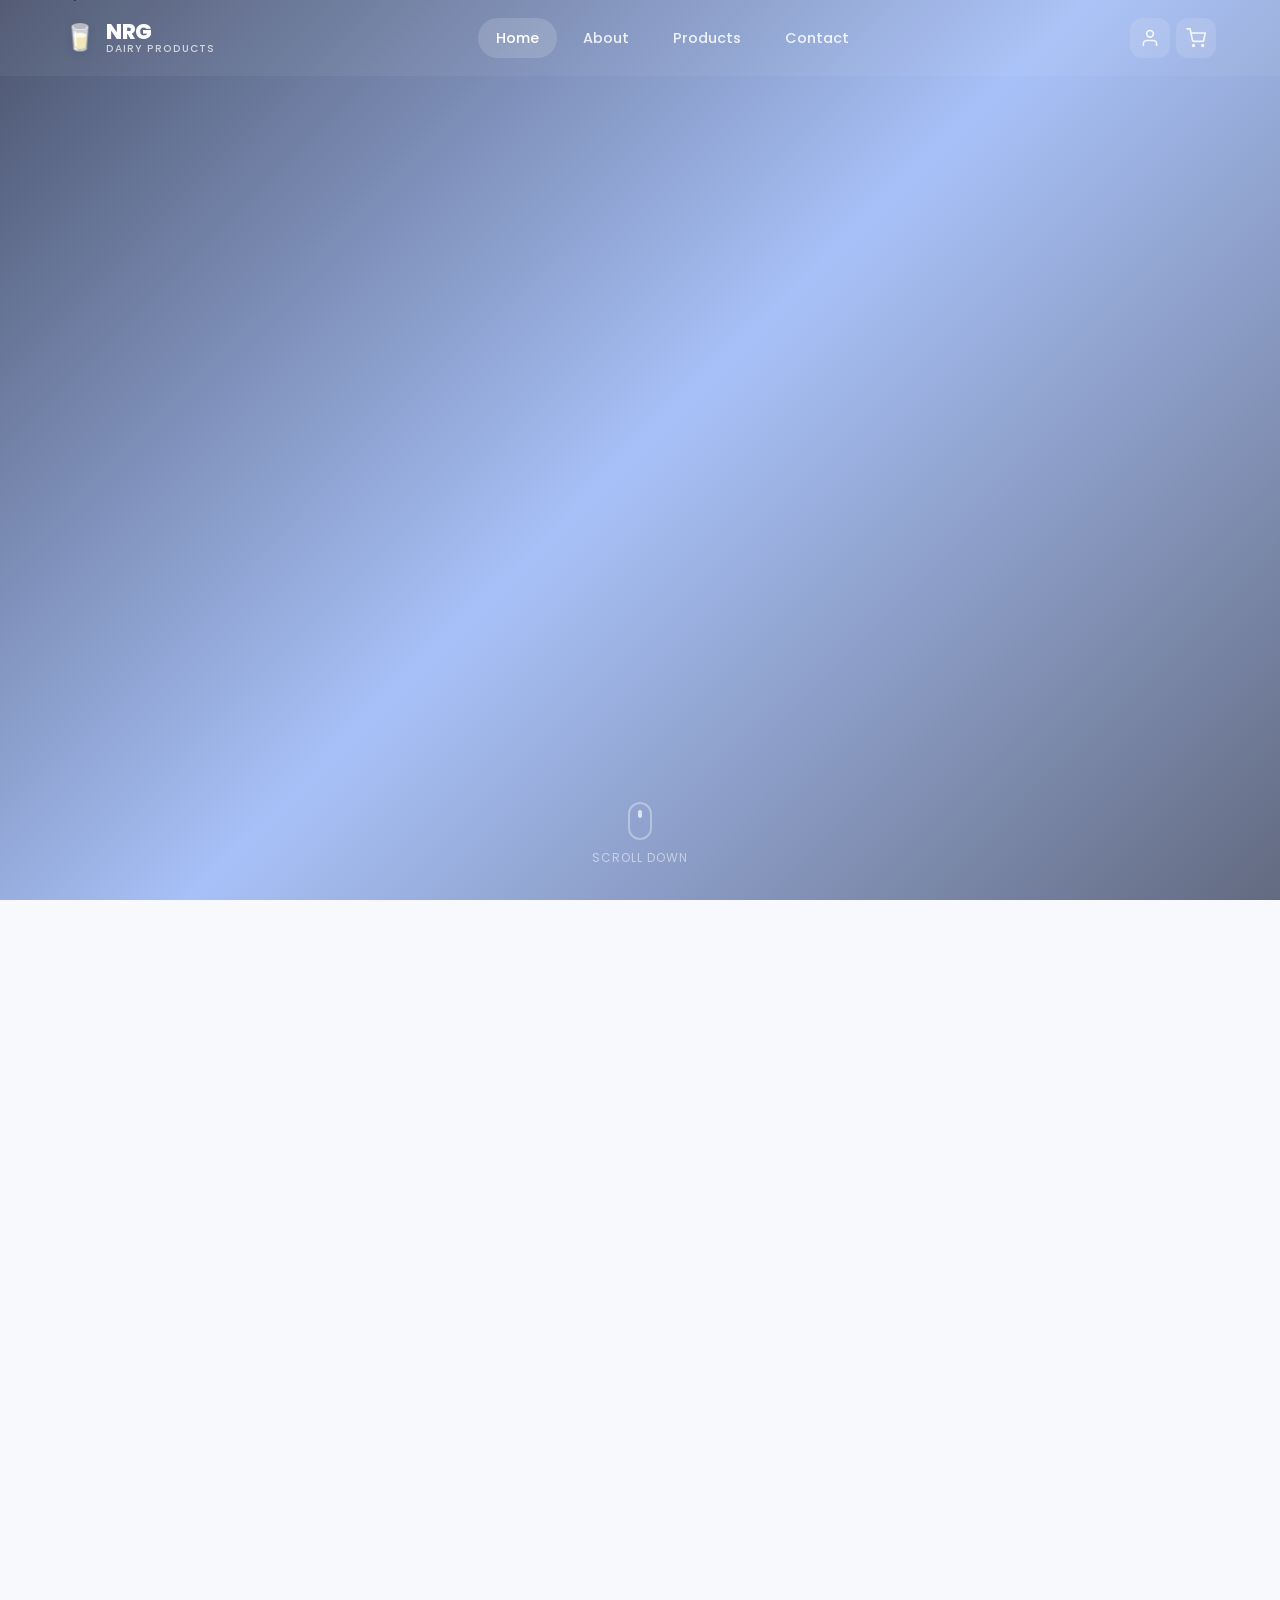
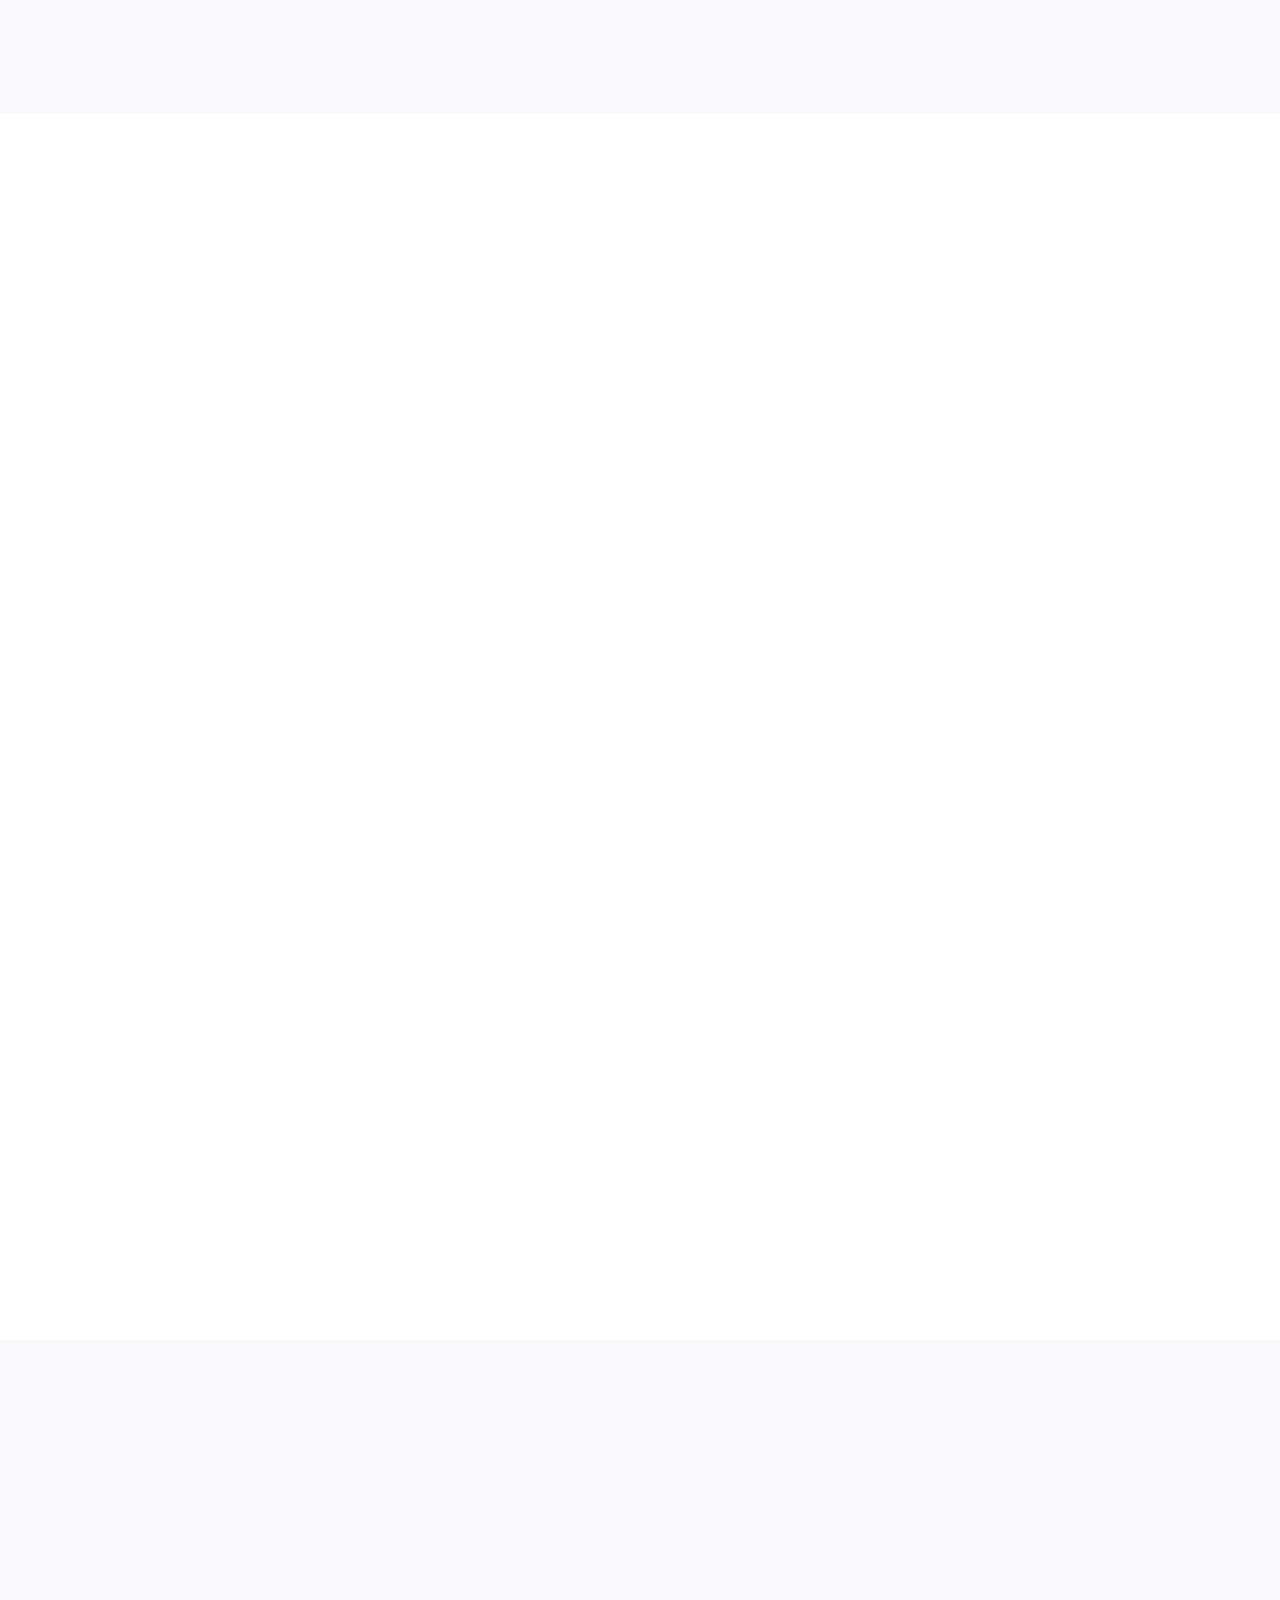
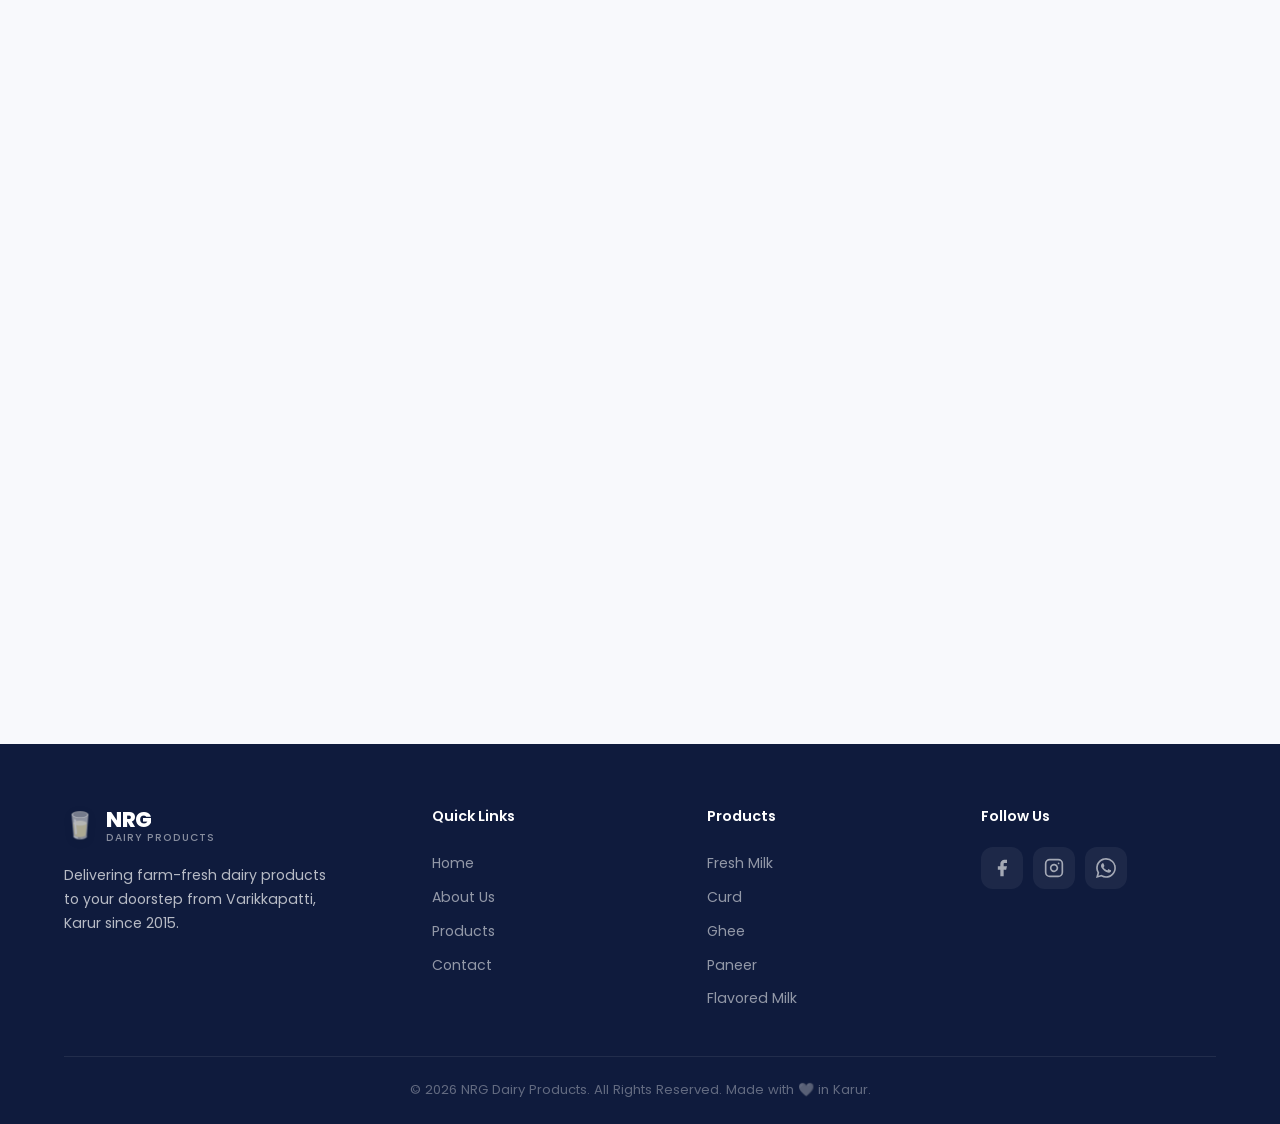
==== commit 5a7d60da: "Second commit" ====
--- a/index.html
+++ b/index.html
@@ -1,16 +1,20 @@
 <!DOCTYPE html>
 <html lang="en">
+
 <head>
     <meta charset="UTF-8">
     <meta name="viewport" content="width=device-width, initial-scale=1.0">
     <title>NRG Dairy Products — Pure. Fresh. Everyday. | Karur</title>
-    <meta name="description" content="NRG Dairy Products — Karur's most trusted dairy retailer. Fresh milk, curd, ghee, paneer, and flavored milk delivered from Varikkapatti with 100% purity and hygiene.">
+    <meta name="description"
+        content="NRG Dairy Products — Karur's most trusted dairy retailer. Fresh milk, curd, ghee, paneer, and flavored milk delivered from Varikkapatti with 100% purity and hygiene.">
     <meta name="keywords" content="NRG Dairy, dairy products Karur, fresh milk, paneer, ghee, curd, Varikkapatti">
     <link rel="preconnect" href="https://fonts.googleapis.com">
     <link rel="preconnect" href="https://fonts.gstatic.com" crossorigin>
-    <link href="https://fonts.googleapis.com/css2?family=Poppins:wght@300;400;500;600;700;800&display=swap" rel="stylesheet">
+    <link href="https://fonts.googleapis.com/css2?family=Poppins:wght@300;400;500;600;700;800&display=swap"
+        rel="stylesheet">
     <link rel="stylesheet" href="css/style.css">
 </head>
+
 <body>
 
     <!-- ════════════════ NAVIGATION ════════════════ -->
@@ -33,10 +37,19 @@
 
             <div class="nav-actions">
                 <button class="nav-icon-btn" title="Customer Login" aria-label="Customer Login">
-                    <svg width="20" height="20" viewBox="0 0 24 24" fill="none" stroke="currentColor" stroke-width="2" stroke-linecap="round" stroke-linejoin="round"><path d="M20 21v-2a4 4 0 0 0-4-4H8a4 4 0 0 0-4 4v2"/><circle cx="12" cy="7" r="4"/></svg>
+                    <svg width="20" height="20" viewBox="0 0 24 24" fill="none" stroke="currentColor" stroke-width="2"
+                        stroke-linecap="round" stroke-linejoin="round">
+                        <path d="M20 21v-2a4 4 0 0 0-4-4H8a4 4 0 0 0-4 4v2" />
+                        <circle cx="12" cy="7" r="4" />
+                    </svg>
                 </button>
                 <button class="nav-icon-btn" title="Cart" aria-label="Cart">
-                    <svg width="20" height="20" viewBox="0 0 24 24" fill="none" stroke="currentColor" stroke-width="2" stroke-linecap="round" stroke-linejoin="round"><circle cx="9" cy="21" r="1"/><circle cx="20" cy="21" r="1"/><path d="M1 1h4l2.68 13.39a2 2 0 0 0 2 1.61h9.72a2 2 0 0 0 2-1.61L23 6H6"/></svg>
+                    <svg width="20" height="20" viewBox="0 0 24 24" fill="none" stroke="currentColor" stroke-width="2"
+                        stroke-linecap="round" stroke-linejoin="round">
+                        <circle cx="9" cy="21" r="1" />
+                        <circle cx="20" cy="21" r="1" />
+                        <path d="M1 1h4l2.68 13.39a2 2 0 0 0 2 1.61h9.72a2 2 0 0 0 2-1.61L23 6H6" />
+                    </svg>
                 </button>
                 <button class="hamburger" id="hamburger" aria-label="Toggle menu">
                     <span></span>
@@ -50,16 +63,22 @@
     <!-- ════════════════ HERO SECTION ════════════════ -->
     <section class="hero" id="home">
         <div class="hero-bg">
-            <img src="https://images.unsplash.com/photo-1550583724-b2692b85b150?auto=format&fit=crop&w=1920&q=80" alt="Fresh milk pour" loading="eager">
+            <img src="https://images.unsplash.com/photo-1550583724-b2692b85b150?auto=format&fit=crop&w=1920&q=80"
+                alt="Fresh milk pour" loading="eager">
             <div class="hero-overlay"></div>
         </div>
         <div class="hero-content reveal">
             <span class="hero-badge">🌿 Farm Fresh Quality</span>
             <h1 class="hero-title">Pure. Fresh.<br><span class="highlight">Everyday.</span></h1>
-            <p class="hero-subtitle">Welcome to <strong>NRG Dairy Products</strong> — Karur's most trusted dairy retailer.</p>
+            <p class="hero-subtitle">Welcome to <strong>NRG Dairy Products</strong> — Karur's most trusted dairy
+                retailer.</p>
             <a href="#products" class="btn btn-primary">
                 Explore Our Products
-                <svg width="18" height="18" viewBox="0 0 24 24" fill="none" stroke="currentColor" stroke-width="2.5" stroke-linecap="round" stroke-linejoin="round"><line x1="5" y1="12" x2="19" y2="12"/><polyline points="12 5 19 12 12 19"/></svg>
+                <svg width="18" height="18" viewBox="0 0 24 24" fill="none" stroke="currentColor" stroke-width="2.5"
+                    stroke-linecap="round" stroke-linejoin="round">
+                    <line x1="5" y1="12" x2="19" y2="12" />
+                    <polyline points="12 5 19 12 12 19" />
+                </svg>
             </a>
         </div>
         <div class="hero-scroll-indicator">
@@ -75,7 +94,8 @@
         <div class="container">
             <div class="about-grid">
                 <div class="about-image reveal">
-                    <img src="https://images.unsplash.com/photo-1500595046743-cd271d694d30?auto=format&fit=crop&w=800&q=80" alt="Green dairy farmland" loading="lazy">
+                    <img src="https://images.unsplash.com/photo-1500595046743-cd271d694d30?auto=format&fit=crop&w=800&q=80"
+                        alt="Green dairy farmland" loading="lazy">
                     <div class="about-image-badge">
                         <span class="badge-number">10+</span>
                         <span class="badge-text">Years of Trust</span>
@@ -83,28 +103,52 @@
                 </div>
                 <div class="about-content reveal">
                     <span class="section-tag">About Us</span>
-                    <h2 class="section-title">A Legacy of <span class="highlight">Freshness</span> from Varikkapatti</h2>
+                    <h2 class="section-title">A Legacy of <span class="highlight">Freshness</span> from Varikkapatti
+                    </h2>
                     <p class="about-text">
-                        Nestled in the heart of <strong>Varikkapatti, Karur</strong>, NRG Dairy Products has been delivering farm-fresh dairy goodness to families for over a decade. We believe that every glass of milk, every spoon of curd, and every slice of paneer should carry the promise of purity and unmatched quality. Our commitment to hygiene and freshness is what makes us Karur's most beloved dairy brand.
+                        Nestled in the heart of <strong>Varikkapatti, Karur</strong>, NRG Dairy Products has been
+                        delivering farm-fresh dairy goodness to families for over a decade. We believe that every glass
+                        of milk, every spoon of curd, and every slice of paneer should carry the promise of purity and
+                        unmatched quality. Our commitment to hygiene and freshness is what makes us Karur's most beloved
+                        dairy brand.
                     </p>
                     <div class="values-grid">
                         <div class="value-card">
                             <div class="value-icon">
-                                <svg width="28" height="28" viewBox="0 0 24 24" fill="none" stroke="currentColor" stroke-width="2" stroke-linecap="round" stroke-linejoin="round"><path d="M12 22s8-4 8-10V5l-8-3-8 3v7c0 6 8 10 8 10z"/><path d="m9 12 2 2 4-4"/></svg>
+                                <svg width="28" height="28" viewBox="0 0 24 24" fill="none" stroke="currentColor"
+                                    stroke-width="2" stroke-linecap="round" stroke-linejoin="round">
+                                    <path d="M12 22s8-4 8-10V5l-8-3-8 3v7c0 6 8 10 8 10z" />
+                                    <path d="m9 12 2 2 4-4" />
+                                </svg>
                             </div>
                             <h3>100% Pure</h3>
                             <p>No adulterants. No preservatives. Just pure, natural dairy.</p>
                         </div>
                         <div class="value-card">
                             <div class="value-icon">
-                                <svg width="28" height="28" viewBox="0 0 24 24" fill="none" stroke="currentColor" stroke-width="2" stroke-linecap="round" stroke-linejoin="round"><path d="M12 2a10 10 0 1 0 10 10 4 4 0 0 1-5-5 4 4 0 0 1-5-5"/><path d="M8.5 8.5v.01"/><path d="M16 15.5v.01"/><path d="M12 12v.01"/><path d="M11 17v.01"/><path d="M7 14v.01"/></svg>
+                                <svg width="28" height="28" viewBox="0 0 24 24" fill="none" stroke="currentColor"
+                                    stroke-width="2" stroke-linecap="round" stroke-linejoin="round">
+                                    <path d="M12 2a10 10 0 1 0 10 10 4 4 0 0 1-5-5 4 4 0 0 1-5-5" />
+                                    <path d="M8.5 8.5v.01" />
+                                    <path d="M16 15.5v.01" />
+                                    <path d="M12 12v.01" />
+                                    <path d="M11 17v.01" />
+                                    <path d="M7 14v.01" />
+                                </svg>
                             </div>
                             <h3>Farm Fresh</h3>
                             <p>Sourced directly from trusted local farms every single day.</p>
                         </div>
                         <div class="value-card">
                             <div class="value-icon">
-                                <svg width="28" height="28" viewBox="0 0 24 24" fill="none" stroke="currentColor" stroke-width="2" stroke-linecap="round" stroke-linejoin="round"><path d="M7 21h10"/><rect x="2" y="3" width="20" height="14" rx="2"/><path d="m12 17 0 4"/><path d="m8 7 3 3-3 3"/><path d="M14 13h2"/></svg>
+                                <svg width="28" height="28" viewBox="0 0 24 24" fill="none" stroke="currentColor"
+                                    stroke-width="2" stroke-linecap="round" stroke-linejoin="round">
+                                    <path d="M7 21h10" />
+                                    <rect x="2" y="3" width="20" height="14" rx="2" />
+                                    <path d="m12 17 0 4" />
+                                    <path d="m8 7 3 3-3 3" />
+                                    <path d="M14 13h2" />
+                                </svg>
                             </div>
                             <h3>Hygienic Processing</h3>
                             <p>State-of-the-art processing that meets the highest standards.</p>
@@ -121,22 +165,26 @@
             <div class="section-header reveal">
                 <span class="section-tag">Our Products</span>
                 <h2 class="section-title">Farm to Table <span class="highlight">Goodness</span></h2>
-                <p class="section-desc">Explore our range of fresh, pure, and delicious dairy products crafted with care.</p>
+                <p class="section-desc">Explore our range of fresh, pure, and delicious dairy products crafted with
+                    care.</p>
             </div>
 
             <div class="products-grid">
                 <!-- Product 1: Fresh Milk -->
                 <div class="product-card reveal">
                     <div class="product-image">
-                        <img src="https://images.unsplash.com/photo-1563636619-e9143da7973b?auto=format&fit=crop&w=600&q=80" alt="Fresh Milk" loading="lazy">
+                        <img src="https://images.unsplash.com/photo-1563636619-e9143da7973b?auto=format&fit=crop&w=600&q=80"
+                            alt="Fresh Milk" loading="lazy">
                         <div class="product-badge">Bestseller</div>
                     </div>
                     <div class="product-info">
                         <h3>Fresh Milk</h3>
-                        <p>Pure, pasteurized whole milk delivered fresh from local farms every morning. Rich in calcium and essential nutrients.</p>
+                        <p>Pure, pasteurized whole milk delivered fresh from local farms every morning. Rich in calcium
+                            and essential nutrients.</p>
                     </div>
                     <div class="product-overlay">
-                        <p>Our flagship product — farm-fresh milk that reaches your doorstep within hours of collection.</p>
+                        <p>Our flagship product — farm-fresh milk that reaches your doorstep within hours of collection.
+                        </p>
                         <span class="product-cta">Learn More →</span>
                     </div>
                 </div>
@@ -144,15 +192,18 @@
                 <!-- Product 2: Curd -->
                 <div class="product-card reveal">
                     <div class="product-image">
-                        <img src="https://images.unsplash.com/photo-1488477181946-6428a0291777?auto=format&fit=crop&w=600&q=80" alt="Fresh Curd" loading="lazy">
+                        <img src="https://images.unsplash.com/photo-1488477181946-6428a0291777?auto=format&fit=crop&w=600&q=80"
+                            alt="Fresh Curd" loading="lazy">
                         <div class="product-badge new">New</div>
                     </div>
                     <div class="product-info">
                         <h3>Fresh Curd</h3>
-                        <p>Thick, creamy set curd made from pure full-cream milk. Perfect for your daily meals and raita.</p>
+                        <p>Thick, creamy set curd made from pure full-cream milk. Perfect for your daily meals and
+                            raita.</p>
                     </div>
                     <div class="product-overlay">
-                        <p>Naturally set with live cultures. Smooth, creamy, and packed with probiotics for gut health.</p>
+                        <p>Naturally set with live cultures. Smooth, creamy, and packed with probiotics for gut health.
+                        </p>
                         <span class="product-cta">Learn More →</span>
                     </div>
                 </div>
@@ -160,7 +211,8 @@
                 <!-- Product 3: Ghee -->
                 <div class="product-card reveal">
                     <div class="product-image">
-                        <img src="https://images.unsplash.com/photo-1631049421091-dcdc7dd39a3e?auto=format&fit=crop&w=600&q=80" alt="Pure Ghee" loading="lazy">
+                        <img src="https://images.unsplash.com/photo-1631049421091-dcdc7dd39a3e?auto=format&fit=crop&w=600&q=80"
+                            alt="Pure Ghee" loading="lazy">
                     </div>
                     <div class="product-info">
                         <h3>Pure Ghee</h3>
@@ -175,14 +227,16 @@
                 <!-- Product 4: Paneer -->
                 <div class="product-card reveal">
                     <div class="product-image">
-                        <img src="https://images.unsplash.com/photo-1631452180519-c014fe946bc7?auto=format&fit=crop&w=600&q=80" alt="Fresh Paneer" loading="lazy">
+                        <img src="https://images.unsplash.com/photo-1631452180519-c014fe946bc7?auto=format&fit=crop&w=600&q=80"
+                            alt="Fresh Paneer" loading="lazy">
                     </div>
                     <div class="product-info">
                         <h3>Fresh Paneer</h3>
                         <p>Soft, fresh cottage cheese made daily. Perfect for curries, tikka, and salads.</p>
                     </div>
                     <div class="product-overlay">
-                        <p>Handcrafted daily from pure milk. Soft, protein-rich, and incredibly versatile in the kitchen.</p>
+                        <p>Handcrafted daily from pure milk. Soft, protein-rich, and incredibly versatile in the
+                            kitchen.</p>
                         <span class="product-cta">Learn More →</span>
                     </div>
                 </div>
@@ -190,7 +244,8 @@
                 <!-- Product 5: Flavored Milk -->
                 <div class="product-card reveal">
                     <div class="product-image">
-                        <img src="https://images.unsplash.com/photo-1577805947697-89e18249d767?auto=format&fit=crop&w=600&q=80" alt="Flavored Milk" loading="lazy">
+                        <img src="https://images.unsplash.com/photo-1577805947697-89e18249d767?auto=format&fit=crop&w=600&q=80"
+                            alt="Flavored Milk" loading="lazy">
                         <div class="product-badge popular">Popular</div>
                     </div>
                     <div class="product-info">
@@ -198,7 +253,8 @@
                         <p>Delicious flavored milkshakes in chocolate, strawberry, and mango. Kids love it!</p>
                     </div>
                     <div class="product-overlay">
-                        <p>A fun, nutritious drink for all ages. Made with real milk and natural flavors. No artificial colors.</p>
+                        <p>A fun, nutritious drink for all ages. Made with real milk and natural flavors. No artificial
+                            colors.</p>
                         <span class="product-cta">Learn More →</span>
                     </div>
                 </div>
@@ -212,7 +268,8 @@
             <div class="section-header reveal">
                 <span class="section-tag">Get In Touch</span>
                 <h2 class="section-title">We'd Love to <span class="highlight">Hear from You</span></h2>
-                <p class="section-desc">Have questions about our products or want to place a bulk order? Reach out to us!</p>
+                <p class="section-desc">Have questions about our products or want to place a bulk order? Reach out to
+                    us!</p>
             </div>
 
             <div class="contact-grid">
@@ -234,14 +291,23 @@
                         </div>
                         <div class="form-group">
                             <label for="message">Product Enquiry / Message</label>
-                            <textarea id="message" name="message" rows="5" placeholder="Tell us what you're looking for..." required></textarea>
+                            <textarea id="message" name="message" rows="5"
+                                placeholder="Tell us what you're looking for..." required></textarea>
                         </div>
                         <button type="submit" class="btn btn-primary btn-full">
                             Send Enquiry
-                            <svg width="18" height="18" viewBox="0 0 24 24" fill="none" stroke="currentColor" stroke-width="2.5" stroke-linecap="round" stroke-linejoin="round"><line x1="22" y1="2" x2="11" y2="13"/><polygon points="22 2 15 22 11 13 2 9 22 2"/></svg>
+                            <svg width="18" height="18" viewBox="0 0 24 24" fill="none" stroke="currentColor"
+                                stroke-width="2.5" stroke-linecap="round" stroke-linejoin="round">
+                                <line x1="22" y1="2" x2="11" y2="13" />
+                                <polygon points="22 2 15 22 11 13 2 9 22 2" />
+                            </svg>
                         </button>
                         <div class="form-success" id="formSuccess">
-                            <svg width="24" height="24" viewBox="0 0 24 24" fill="none" stroke="currentColor" stroke-width="2"><path d="M22 11.08V12a10 10 0 1 1-5.93-9.14"/><polyline points="22 4 12 14.01 9 11.01"/></svg>
+                            <svg width="24" height="24" viewBox="0 0 24 24" fill="none" stroke="currentColor"
+                                stroke-width="2">
+                                <path d="M22 11.08V12a10 10 0 1 1-5.93-9.14" />
+                                <polyline points="22 4 12 14.01 9 11.01" />
+                            </svg>
                             <span>Thank you! Your enquiry has been sent successfully.</span>
                         </div>
                     </form>
@@ -250,7 +316,11 @@
                 <div class="contact-info reveal">
                     <div class="info-card">
                         <div class="info-icon">
-                            <svg width="22" height="22" viewBox="0 0 24 24" fill="none" stroke="currentColor" stroke-width="2" stroke-linecap="round" stroke-linejoin="round"><path d="M21 10c0 7-9 13-9 13s-9-6-9-13a9 9 0 0 1 18 0z"/><circle cx="12" cy="10" r="3"/></svg>
+                            <svg width="22" height="22" viewBox="0 0 24 24" fill="none" stroke="currentColor"
+                                stroke-width="2" stroke-linecap="round" stroke-linejoin="round">
+                                <path d="M21 10c0 7-9 13-9 13s-9-6-9-13a9 9 0 0 1 18 0z" />
+                                <circle cx="12" cy="10" r="3" />
+                            </svg>
                         </div>
                         <div>
                             <h4>Visit Us</h4>
@@ -259,7 +329,11 @@
                     </div>
                     <div class="info-card">
                         <div class="info-icon">
-                            <svg width="22" height="22" viewBox="0 0 24 24" fill="none" stroke="currentColor" stroke-width="2" stroke-linecap="round" stroke-linejoin="round"><path d="M22 16.92v3a2 2 0 0 1-2.18 2 19.79 19.79 0 0 1-8.63-3.07 19.5 19.5 0 0 1-6-6 19.79 19.79 0 0 1-3.07-8.67A2 2 0 0 1 4.11 2h3a2 2 0 0 1 2 1.72 12.84 12.84 0 0 0 .7 2.81 2 2 0 0 1-.45 2.11L8.09 9.91a16 16 0 0 0 6 6l1.27-1.27a2 2 0 0 1 2.11-.45 12.84 12.84 0 0 0 2.81.7A2 2 0 0 1 22 16.92z"/></svg>
+                            <svg width="22" height="22" viewBox="0 0 24 24" fill="none" stroke="currentColor"
+                                stroke-width="2" stroke-linecap="round" stroke-linejoin="round">
+                                <path
+                                    d="M22 16.92v3a2 2 0 0 1-2.18 2 19.79 19.79 0 0 1-8.63-3.07 19.5 19.5 0 0 1-6-6 19.79 19.79 0 0 1-3.07-8.67A2 2 0 0 1 4.11 2h3a2 2 0 0 1 2 1.72 12.84 12.84 0 0 0 .7 2.81 2 2 0 0 1-.45 2.11L8.09 9.91a16 16 0 0 0 6 6l1.27-1.27a2 2 0 0 1 2.11-.45 12.84 12.84 0 0 0 2.81.7A2 2 0 0 1 22 16.92z" />
+                            </svg>
                         </div>
                         <div>
                             <h4>Call Us</h4>
@@ -268,7 +342,11 @@
                     </div>
                     <div class="info-card">
                         <div class="info-icon">
-                            <svg width="22" height="22" viewBox="0 0 24 24" fill="none" stroke="currentColor" stroke-width="2" stroke-linecap="round" stroke-linejoin="round"><path d="M4 4h16c1.1 0 2 .9 2 2v12c0 1.1-.9 2-2 2H4c-1.1 0-2-.9-2-2V6c0-1.1.9-2 2-2z"/><polyline points="22,6 12,13 2,6"/></svg>
+                            <svg width="22" height="22" viewBox="0 0 24 24" fill="none" stroke="currentColor"
+                                stroke-width="2" stroke-linecap="round" stroke-linejoin="round">
+                                <path d="M4 4h16c1.1 0 2 .9 2 2v12c0 1.1-.9 2-2 2H4c-1.1 0-2-.9-2-2V6c0-1.1.9-2 2-2z" />
+                                <polyline points="22,6 12,13 2,6" />
+                            </svg>
                         </div>
                         <div>
                             <h4>Email Us</h4>
@@ -277,14 +355,10 @@
                     </div>
 
                     <div class="map-container">
-                        <iframe 
+                        <iframe
                             src="https://www.google.com/maps/embed?pb=!1m18!1m12!1m3!1d31341.54181508689!2d78.0570!3d10.9601!2m3!1f0!2f0!3f0!3m2!1i1024!2i768!4f13.1!3m3!1m2!1s0x3baa2f7f3b0d4e4b%3A0x84e5b3f3b0d4e4b!2sVarikkapatti%2C%20Karur!5e0!3m2!1sen!2sin!4v1700000000000!5m2!1sen!2sin"
-                            width="100%" 
-                            height="220" 
-                            style="border:0; border-radius: 16px;" 
-                            allowfullscreen="" 
-                            loading="lazy" 
-                            referrerpolicy="no-referrer-when-downgrade"
+                            width="100%" height="220" style="border:0; border-radius: 16px;" allowfullscreen=""
+                            loading="lazy" referrerpolicy="no-referrer-when-downgrade"
                             title="NRG Dairy Products Location">
                         </iframe>
                     </div>
@@ -326,13 +400,23 @@
                     <h4>Follow Us</h4>
                     <div class="social-icons">
                         <a href="#" class="social-icon" aria-label="Facebook">
-                            <svg width="20" height="20" viewBox="0 0 24 24" fill="currentColor"><path d="M18 2h-3a5 5 0 0 0-5 5v3H7v4h3v8h4v-8h3l1-4h-4V7a1 1 0 0 1 1-1h3z"/></svg>
+                            <svg width="20" height="20" viewBox="0 0 24 24" fill="currentColor">
+                                <path d="M18 2h-3a5 5 0 0 0-5 5v3H7v4h3v8h4v-8h3l1-4h-4V7a1 1 0 0 1 1-1h3z" />
+                            </svg>
                         </a>
                         <a href="#" class="social-icon" aria-label="Instagram">
-                            <svg width="20" height="20" viewBox="0 0 24 24" fill="none" stroke="currentColor" stroke-width="2" stroke-linecap="round" stroke-linejoin="round"><rect x="2" y="2" width="20" height="20" rx="5"/><path d="M16 11.37A4 4 0 1 1 12.63 8 4 4 0 0 1 16 11.37z"/><line x1="17.5" y1="6.5" x2="17.51" y2="6.5"/></svg>
+                            <svg width="20" height="20" viewBox="0 0 24 24" fill="none" stroke="currentColor"
+                                stroke-width="2" stroke-linecap="round" stroke-linejoin="round">
+                                <rect x="2" y="2" width="20" height="20" rx="5" />
+                                <path d="M16 11.37A4 4 0 1 1 12.63 8 4 4 0 0 1 16 11.37z" />
+                                <line x1="17.5" y1="6.5" x2="17.51" y2="6.5" />
+                            </svg>
                         </a>
                         <a href="#" class="social-icon" aria-label="WhatsApp">
-                            <svg width="20" height="20" viewBox="0 0 24 24" fill="currentColor"><path d="M17.472 14.382c-.297-.149-1.758-.867-2.03-.967-.273-.099-.471-.148-.67.15-.197.297-.767.966-.94 1.164-.173.199-.347.223-.644.075-.297-.15-1.255-.463-2.39-1.475-.883-.788-1.48-1.761-1.653-2.059-.173-.297-.018-.458.13-.606.134-.133.298-.347.446-.52.149-.174.198-.298.298-.497.099-.198.05-.371-.025-.52-.075-.149-.669-1.612-.916-2.207-.242-.579-.487-.5-.669-.51-.173-.008-.371-.01-.57-.01-.198 0-.52.074-.792.372-.272.297-1.04 1.016-1.04 2.479 0 1.462 1.065 2.875 1.213 3.074.149.198 2.096 3.2 5.077 4.487.709.306 1.262.489 1.694.625.712.227 1.36.195 1.871.118.571-.085 1.758-.719 2.006-1.413.248-.694.248-1.289.173-1.413-.074-.124-.272-.198-.57-.347m-5.421 7.403h-.004a9.87 9.87 0 0 1-5.031-1.378l-.361-.214-3.741.982.998-3.648-.235-.374a9.86 9.86 0 0 1-1.51-5.26c.001-5.45 4.436-9.884 9.888-9.884 2.64 0 5.122 1.03 6.988 2.898a9.825 9.825 0 0 1 2.893 6.994c-.003 5.45-4.437 9.884-9.885 9.884m8.413-18.297A11.815 11.815 0 0 0 12.05 0C5.495 0 .16 5.335.157 11.892c0 2.096.547 4.142 1.588 5.945L0 24l6.305-1.654a11.882 11.882 0 0 0 5.683 1.448h.005c6.554 0 11.89-5.335 11.893-11.893a11.821 11.821 0 0 0-3.48-8.413z"/></svg>
+                            <svg width="20" height="20" viewBox="0 0 24 24" fill="currentColor">
+                                <path
+                                    d="M17.472 14.382c-.297-.149-1.758-.867-2.03-.967-.273-.099-.471-.148-.67.15-.197.297-.767.966-.94 1.164-.173.199-.347.223-.644.075-.297-.15-1.255-.463-2.39-1.475-.883-.788-1.48-1.761-1.653-2.059-.173-.297-.018-.458.13-.606.134-.133.298-.347.446-.52.149-.174.198-.298.298-.497.099-.198.05-.371-.025-.52-.075-.149-.669-1.612-.916-2.207-.242-.579-.487-.5-.669-.51-.173-.008-.371-.01-.57-.01-.198 0-.52.074-.792.372-.272.297-1.04 1.016-1.04 2.479 0 1.462 1.065 2.875 1.213 3.074.149.198 2.096 3.2 5.077 4.487.709.306 1.262.489 1.694.625.712.227 1.36.195 1.871.118.571-.085 1.758-.719 2.006-1.413.248-.694.248-1.289.173-1.413-.074-.124-.272-.198-.57-.347m-5.421 7.403h-.004a9.87 9.87 0 0 1-5.031-1.378l-.361-.214-3.741.982.998-3.648-.235-.374a9.86 9.86 0 0 1-1.51-5.26c.001-5.45 4.436-9.884 9.888-9.884 2.64 0 5.122 1.03 6.988 2.898a9.825 9.825 0 0 1 2.893 6.994c-.003 5.45-4.437 9.884-9.885 9.884m8.413-18.297A11.815 11.815 0 0 0 12.05 0C5.495 0 .16 5.335.157 11.892c0 2.096.547 4.142 1.588 5.945L0 24l6.305-1.654a11.882 11.882 0 0 0 5.683 1.448h.005c6.554 0 11.89-5.335 11.893-11.893a11.821 11.821 0 0 0-3.48-8.413z" />
+                            </svg>
                         </a>
                     </div>
                 </div>
@@ -343,6 +427,6 @@
         </div>
     </footer>
 
-    <script src="js/main.js"></script>
 </body>
-</html>
+
+</html>
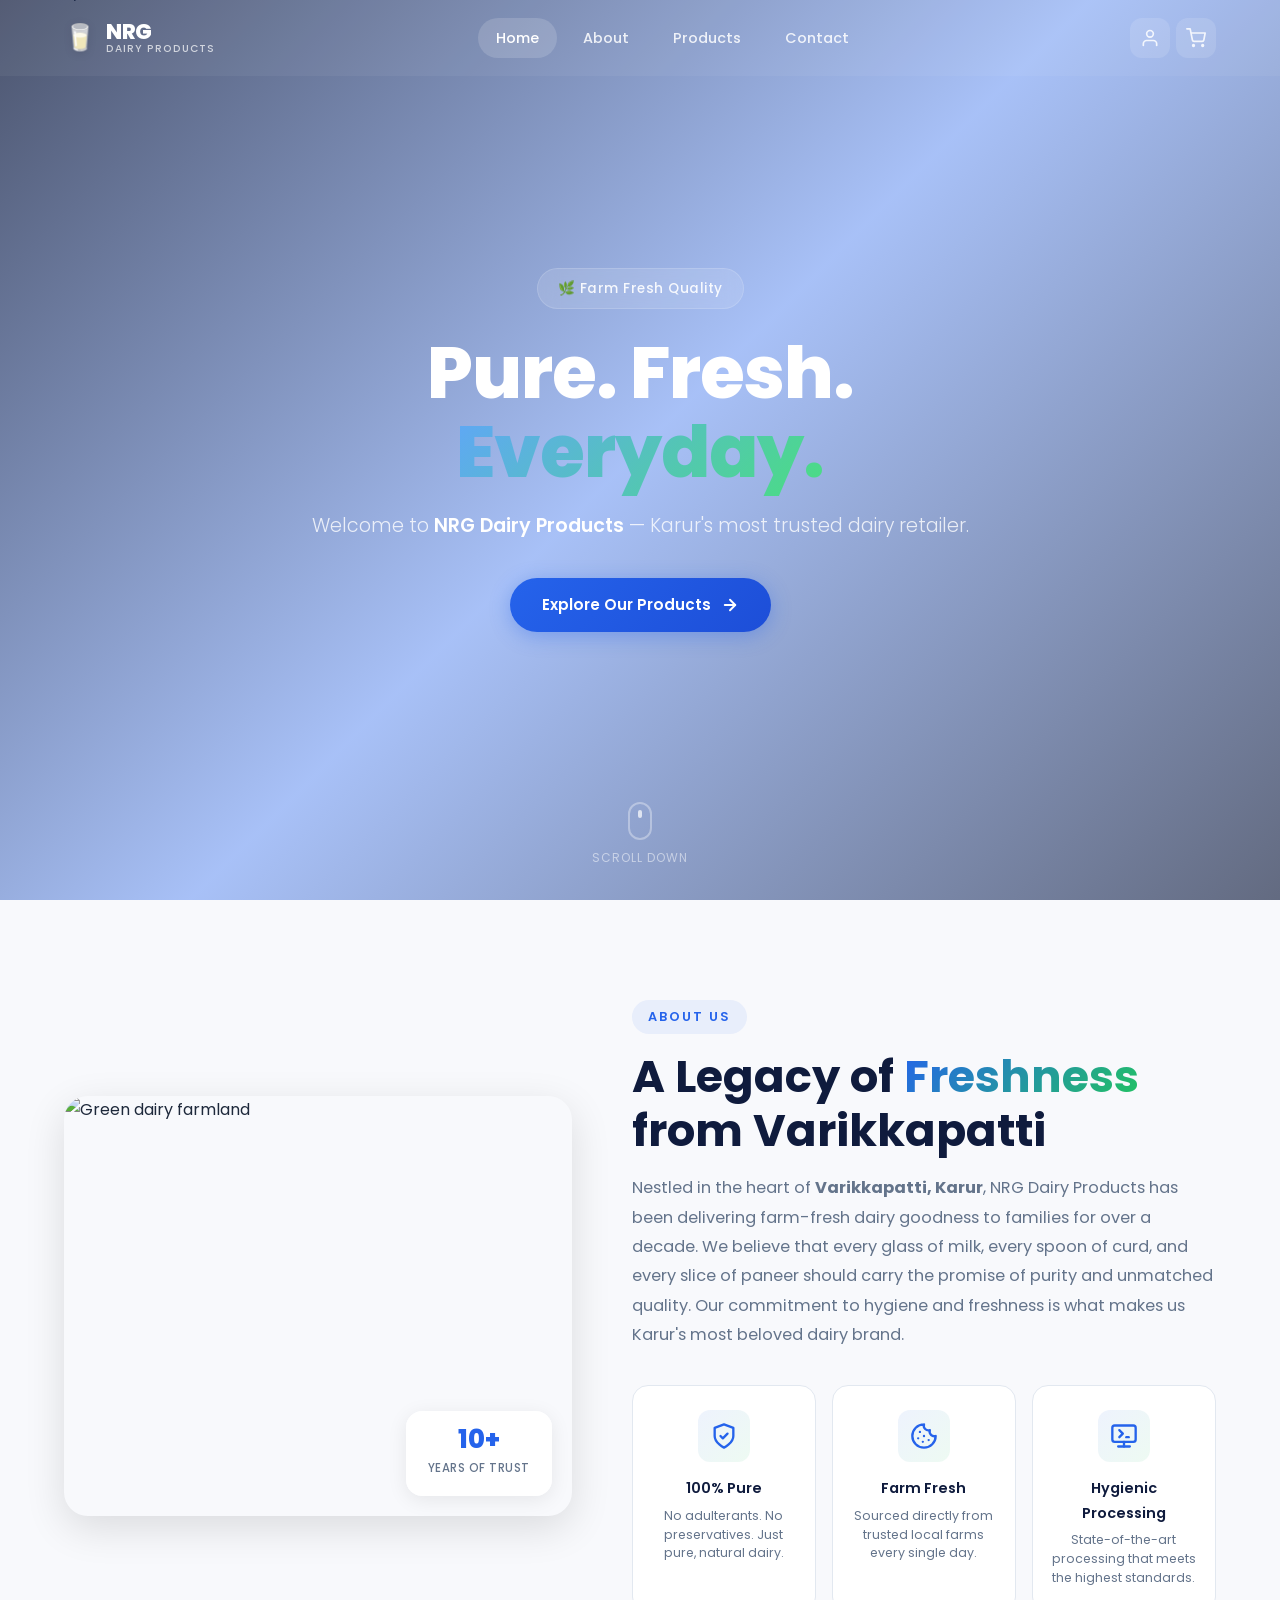
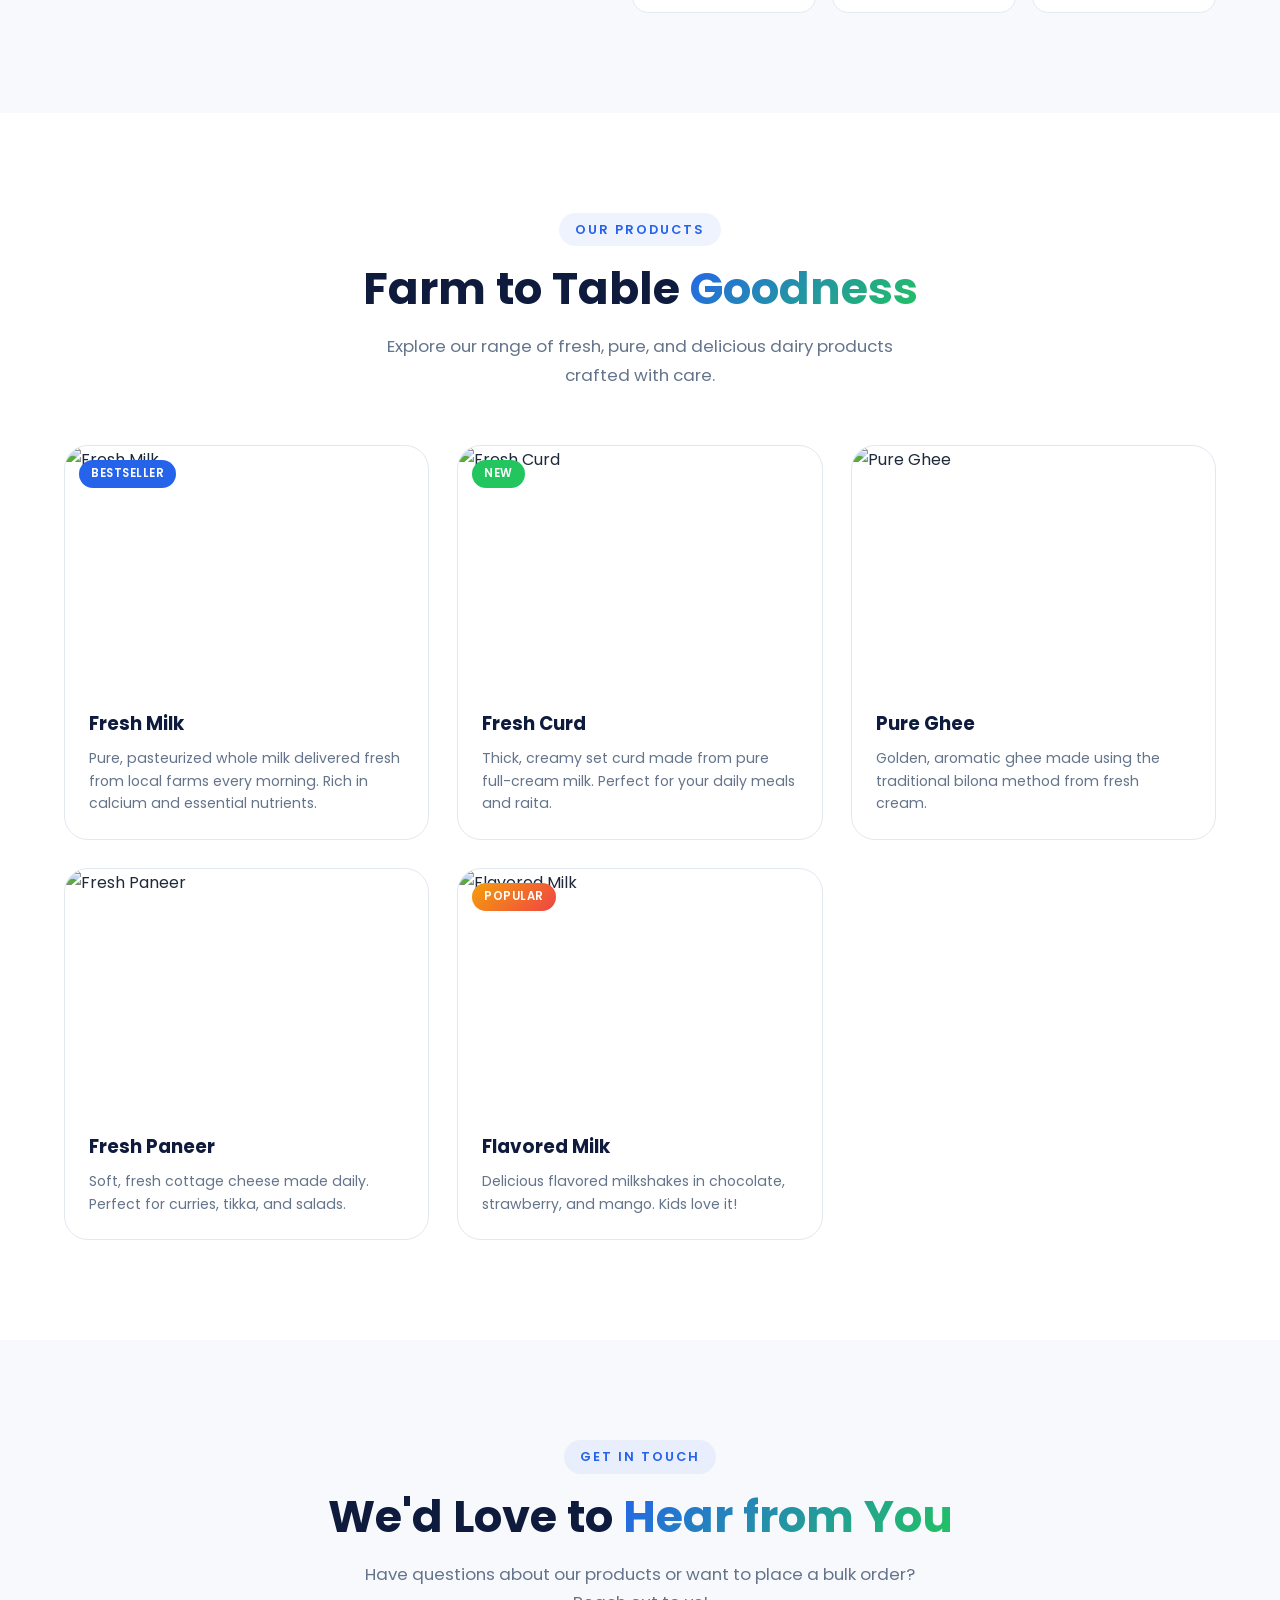
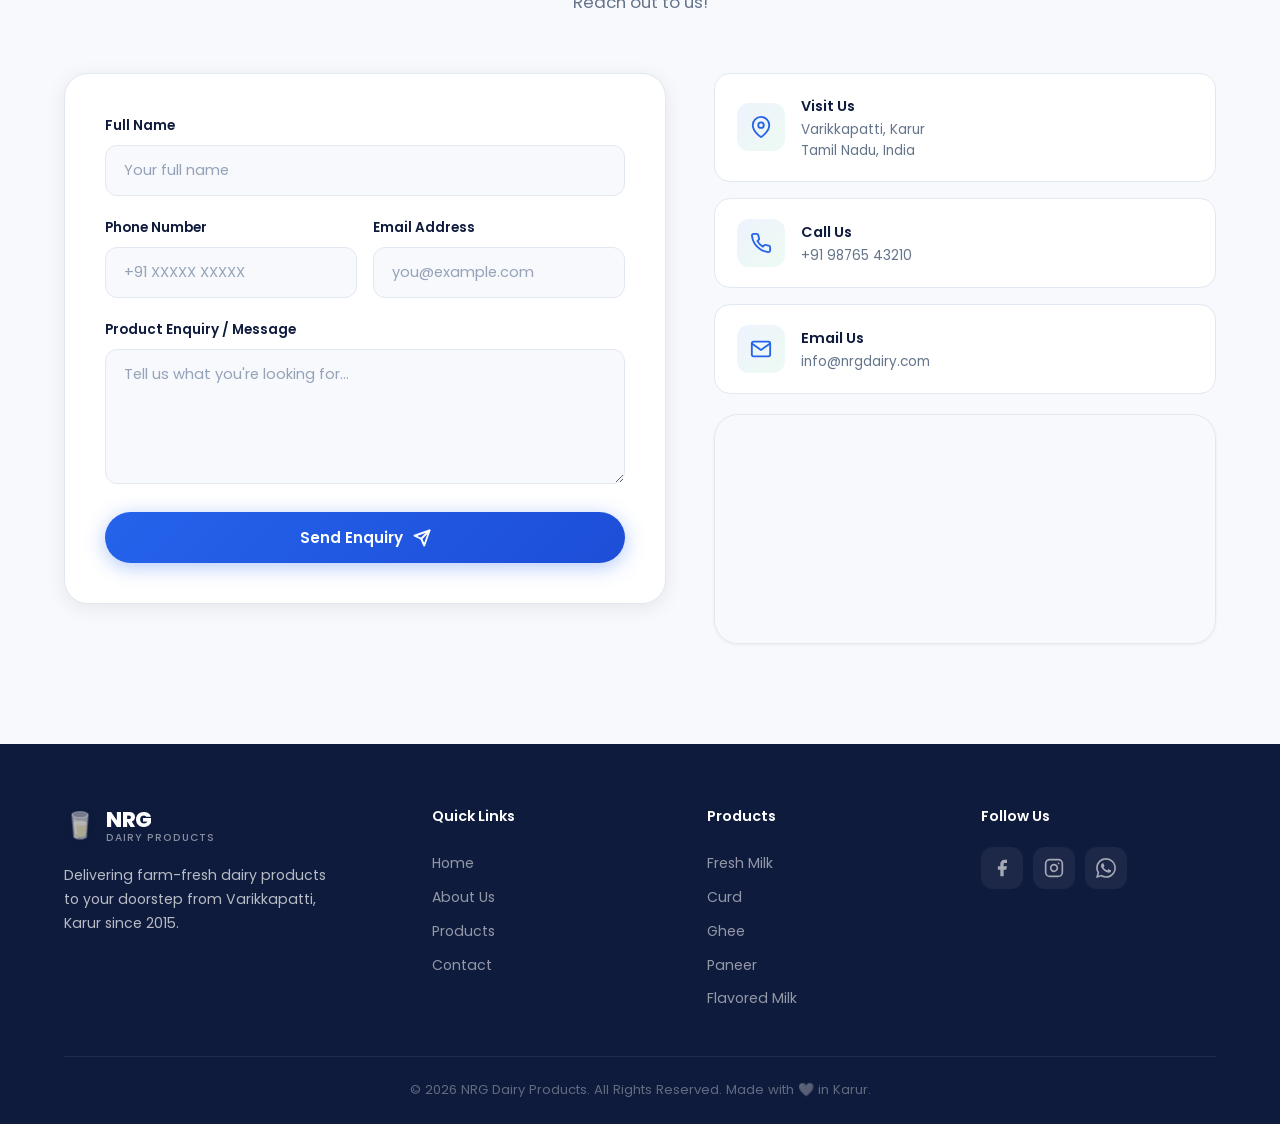
==== commit 063729dd: "third commit" ====
--- a/index.html
+++ b/index.html
@@ -426,7 +426,7 @@
             </div>
         </div>
     </footer>
-
+    <script src="js/main.js"></script>
 </body>
 
 </html>
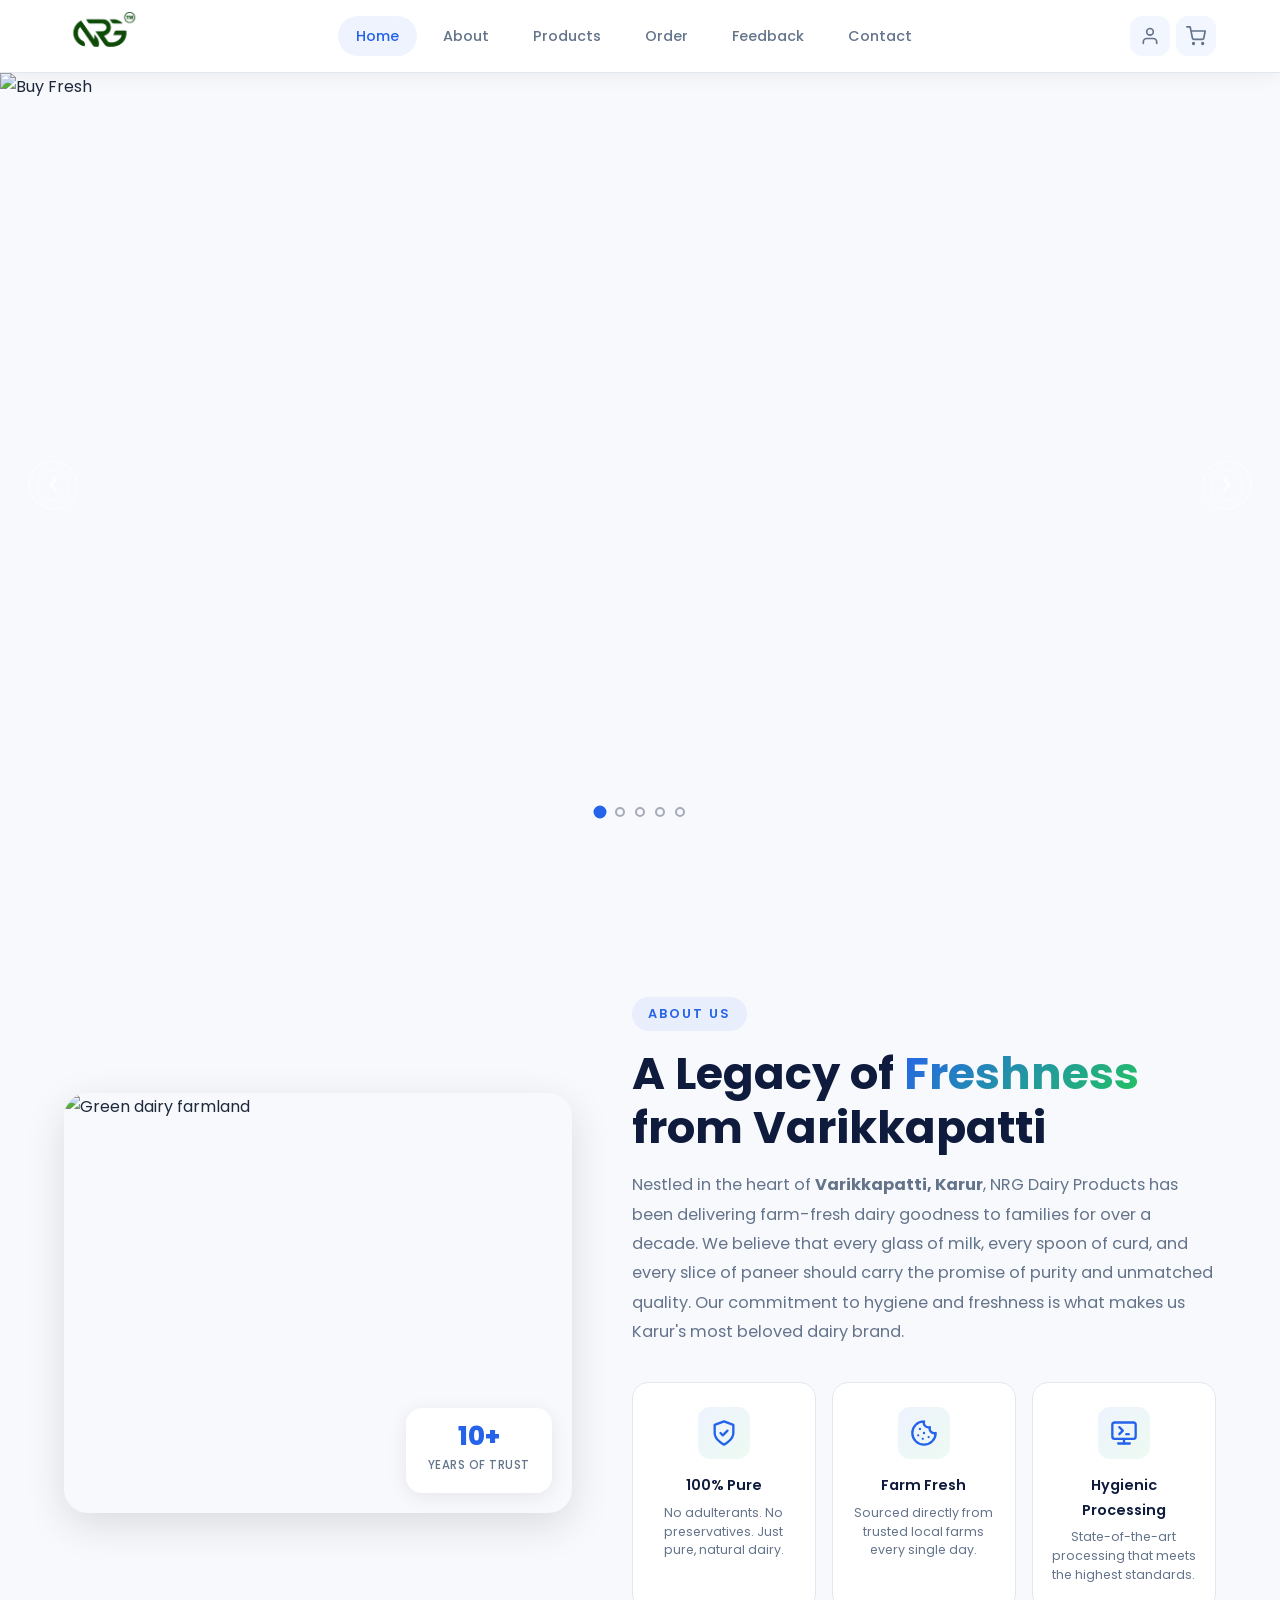
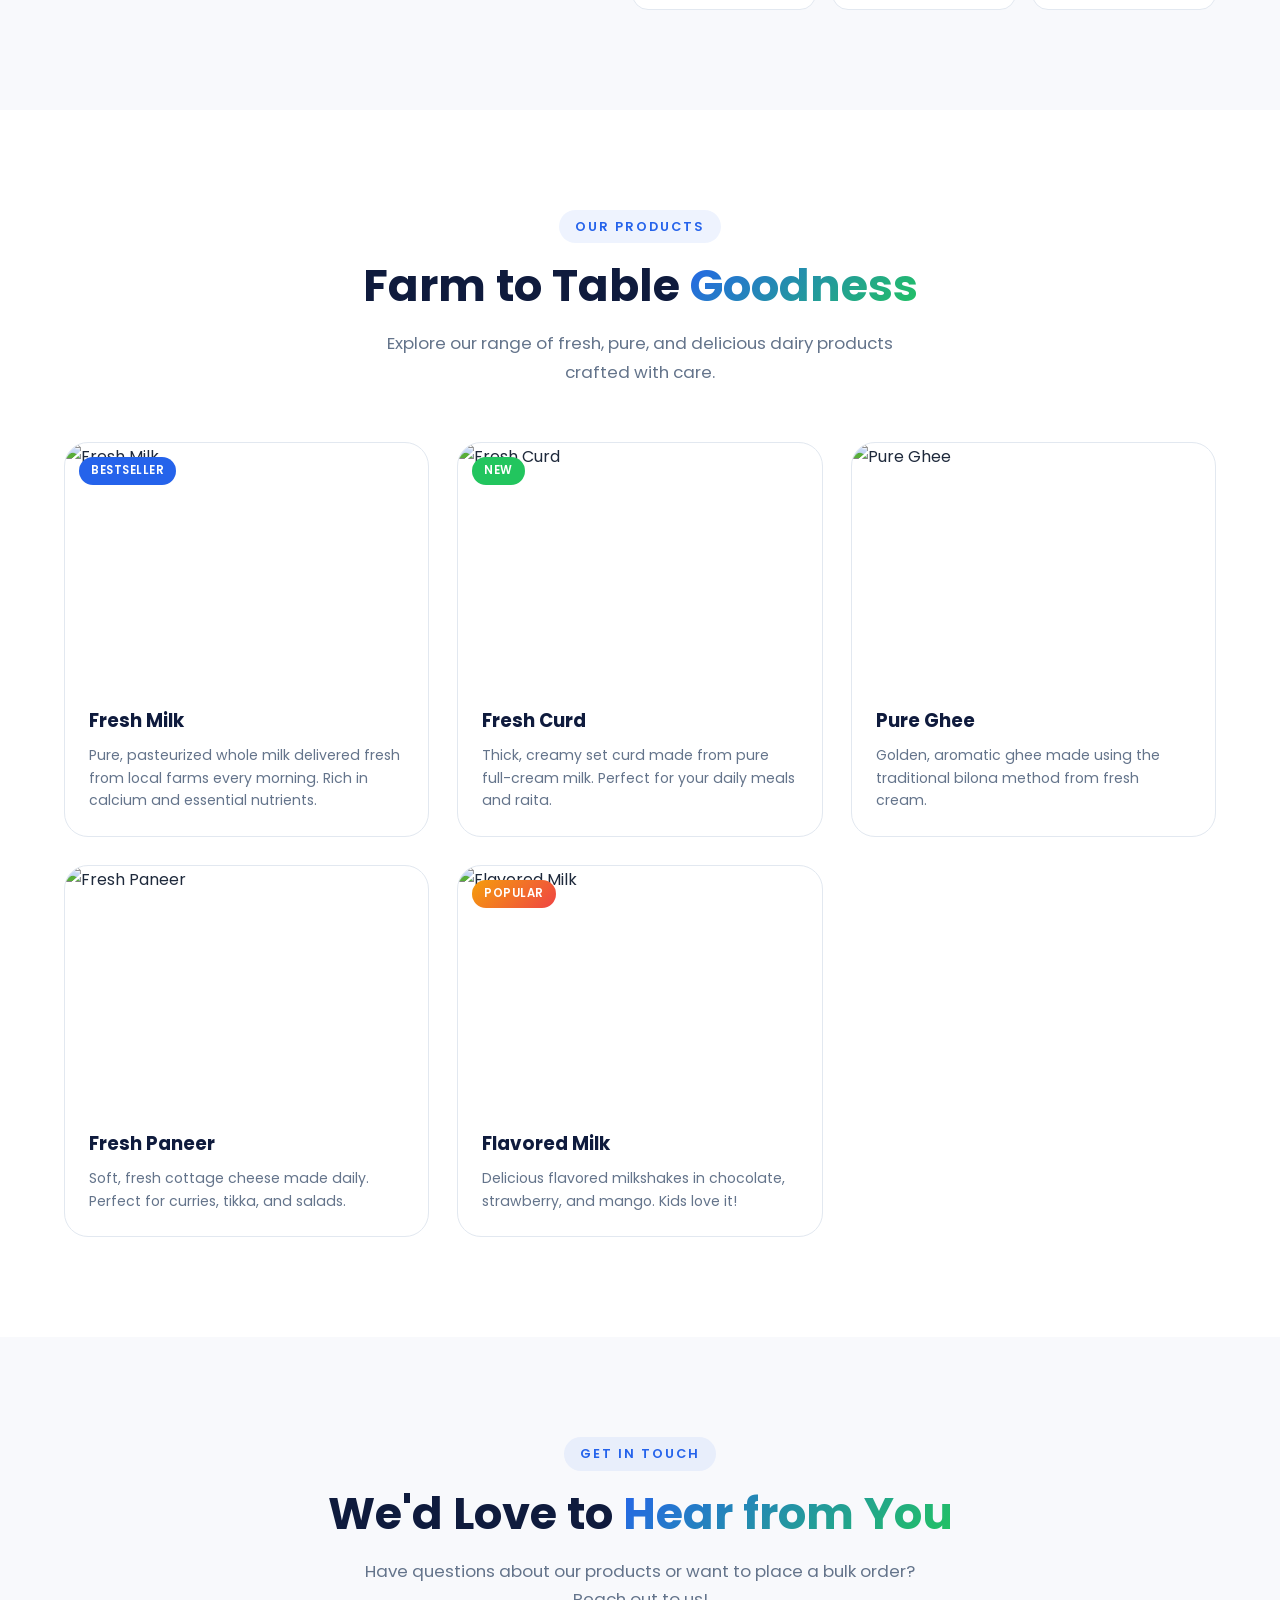
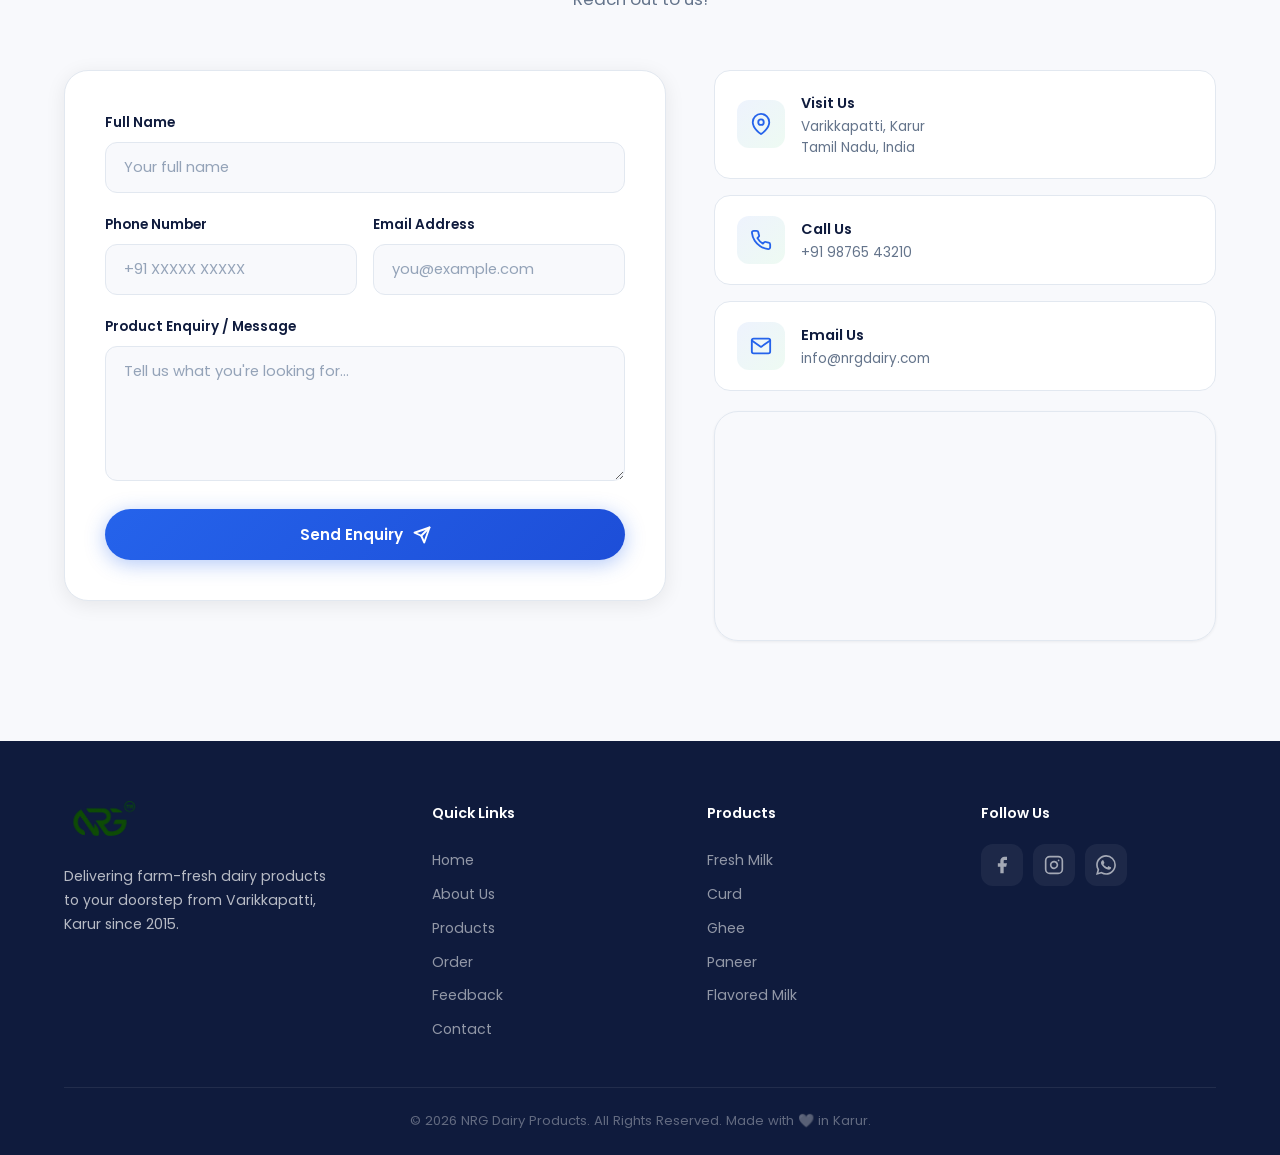
==== commit 26faab1b: "fourth commit" ====
--- a/index.html
+++ b/index.html
@@ -1,12 +1,12 @@
-<!DOCTYPE html>
+﻿<!DOCTYPE html>
 <html lang="en">
 
 <head>
     <meta charset="UTF-8">
     <meta name="viewport" content="width=device-width, initial-scale=1.0">
-    <title>NRG Dairy Products — Pure. Fresh. Everyday. | Karur</title>
+    <title>NRG Dairy Products â€” Pure. Fresh. Everyday. | Karur</title>
     <meta name="description"
-        content="NRG Dairy Products — Karur's most trusted dairy retailer. Fresh milk, curd, ghee, paneer, and flavored milk delivered from Varikkapatti with 100% purity and hygiene.">
+        content="NRG Dairy Products â€” Karur's most trusted dairy retailer. Fresh milk, curd, ghee, paneer, and flavored milk delivered from Varikkapatti with 100% purity and hygiene.">
     <meta name="keywords" content="NRG Dairy, dairy products Karur, fresh milk, paneer, ghee, curd, Varikkapatti">
     <link rel="preconnect" href="https://fonts.googleapis.com">
     <link rel="preconnect" href="https://fonts.gstatic.com" crossorigin>
@@ -17,21 +17,19 @@
 
 <body>
 
-    <!-- ════════════════ NAVIGATION ════════════════ -->
+    <!-- â•â•â•â•â•â•â•â•â•â•â•â•â•â•â•â• NAVIGATION â•â•â•â•â•â•â•â•â•â•â•â•â•â•â•â• -->
     <header class="navbar" id="navbar">
         <div class="nav-container">
             <a href="#" class="nav-logo">
-                <span class="logo-icon">🥛</span>
-                <div class="logo-text">
-                    <span class="logo-brand">NRG</span>
-                    <span class="logo-sub">Dairy Products</span>
-                </div>
+                <img src="image/logo2.png" alt="NRG Dairy Products" class="nav-logo-img">
             </a>
 
             <nav class="nav-menu" id="navMenu">
                 <a href="#home" class="nav-link active">Home</a>
                 <a href="#about" class="nav-link">About</a>
                 <a href="#products" class="nav-link">Products</a>
+                <a href="order.html" class="nav-link">Order</a>
+                <a href="feedback.html" class="nav-link">Feedback</a>
                 <a href="#contact" class="nav-link">Contact</a>
             </nav>
 
@@ -60,36 +58,60 @@
         </div>
     </header>
 
-    <!-- ════════════════ HERO SECTION ════════════════ -->
+    <!-- â•â•â•â•â•â•â•â•â•â•â•â•â•â•â•â• HERO SECTION â•â•â•â•â•â•â•â•â•â•â•â•â•â•â•â• -->
     <section class="hero" id="home">
-        <div class="hero-bg">
-            <img src="https://images.unsplash.com/photo-1550583724-b2692b85b150?auto=format&fit=crop&w=1920&q=80"
-                alt="Fresh milk pour" loading="eager">
-            <div class="hero-overlay"></div>
-        </div>
-        <div class="hero-content reveal">
-            <span class="hero-badge">🌿 Farm Fresh Quality</span>
-            <h1 class="hero-title">Pure. Fresh.<br><span class="highlight">Everyday.</span></h1>
-            <p class="hero-subtitle">Welcome to <strong>NRG Dairy Products</strong> — Karur's most trusted dairy
-                retailer.</p>
-            <a href="#products" class="btn btn-primary">
-                Explore Our Products
-                <svg width="18" height="18" viewBox="0 0 24 24" fill="none" stroke="currentColor" stroke-width="2.5"
-                    stroke-linecap="round" stroke-linejoin="round">
-                    <line x1="5" y1="12" x2="19" y2="12" />
-                    <polyline points="12 5 19 12 12 19" />
-                </svg>
-            </a>
-        </div>
-        <div class="hero-scroll-indicator">
-            <div class="scroll-mouse">
-                <div class="scroll-dot"></div>
-            </div>
-            <span>Scroll Down</span>
-        </div>
+
+        <!-- Auto-sliding image carousel -->
+        <div class="hero-slider" id="heroSlider">
+            <div class="hero-slide active">
+                <img src="image/Buy fresh.png" alt="Buy Fresh" loading="eager">
+                <div class="hero-overlay"></div>
+            </div>
+            <div class="hero-slide">
+                <img src="image/freshmilkad.png" alt="Fresh Milk" loading="lazy">
+                <div class="hero-overlay"></div>
+            </div>
+            <div class="hero-slide">
+                <img src="image/nutrientqualities.png" alt="Nutrient Qualities" loading="lazy">
+                <div class="hero-overlay"></div>
+            </div>
+            <div class="hero-slide">
+                <img src="image/Spoonfullghee.jpg" alt="Spoonful Ghee" loading="lazy">
+                <div class="hero-overlay"></div>
+            </div>
+            <div class="hero-slide">
+                <img src="image/Best.jpg" alt="Best Product" loading="lazy">
+                <div class="hero-overlay"></div>
+            </div>
+        </div>
+
+        <!-- Prev / Next arrows -->
+        <button class="slider-arrow slider-prev" id="sliderPrev" aria-label="Previous slide">
+            <svg width="22" height="22" viewBox="0 0 24 24" fill="none" stroke="currentColor" stroke-width="2.5"
+                stroke-linecap="round" stroke-linejoin="round">
+                <polyline points="15 18 9 12 15 6" />
+            </svg>
+        </button>
+        <button class="slider-arrow slider-next" id="sliderNext" aria-label="Next slide">
+            <svg width="22" height="22" viewBox="0 0 24 24" fill="none" stroke="currentColor" stroke-width="2.5"
+                stroke-linecap="round" stroke-linejoin="round">
+                <polyline points="9 18 15 12 9 6" />
+            </svg>
+        </button>
+
+        <!-- Dot indicators -->
+        <div class="slider-dots" id="sliderDots">
+            <button class="slider-dot active" data-index="0" aria-label="Slide 1"></button>
+            <button class="slider-dot" data-index="1" aria-label="Slide 2"></button>
+            <button class="slider-dot" data-index="2" aria-label="Slide 3"></button>
+            <button class="slider-dot" data-index="3" aria-label="Slide 4"></button>
+            <button class="slider-dot" data-index="4" aria-label="Slide 5"></button>
+        </div>
+
+
     </section>
 
-    <!-- ════════════════ ABOUT SECTION ════════════════ -->
+    <!-- â•â•â•â•â•â•â•â•â•â•â•â•â•â•â•â• ABOUT SECTION â•â•â•â•â•â•â•â•â•â•â•â•â•â•â•â• -->
     <section class="about" id="about">
         <div class="container">
             <div class="about-grid">
@@ -159,7 +181,7 @@
         </div>
     </section>
 
-    <!-- ════════════════ PRODUCTS SECTION ════════════════ -->
+    <!-- â•â•â•â•â•â•â•â•â•â•â•â•â•â•â•â• PRODUCTS SECTION â•â•â•â•â•â•â•â•â•â•â•â•â•â•â•â• -->
     <section class="products" id="products">
         <div class="container">
             <div class="section-header reveal">
@@ -183,9 +205,10 @@
                             and essential nutrients.</p>
                     </div>
                     <div class="product-overlay">
-                        <p>Our flagship product — farm-fresh milk that reaches your doorstep within hours of collection.
+                        <p>Our flagship product â€” farm-fresh milk that reaches your doorstep within hours of
+                            collection.
                         </p>
-                        <span class="product-cta">Learn More →</span>
+                        <span class="product-cta">Learn More â†’</span>
                     </div>
                 </div>
 
@@ -204,7 +227,7 @@
                     <div class="product-overlay">
                         <p>Naturally set with live cultures. Smooth, creamy, and packed with probiotics for gut health.
                         </p>
-                        <span class="product-cta">Learn More →</span>
+                        <span class="product-cta">Learn More â†’</span>
                     </div>
                 </div>
 
@@ -220,7 +243,7 @@
                     </div>
                     <div class="product-overlay">
                         <p>Rich aroma, golden texture, and traditional preparation. Made from pure cow's milk cream.</p>
-                        <span class="product-cta">Learn More →</span>
+                        <span class="product-cta">Learn More â†’</span>
                     </div>
                 </div>
 
@@ -237,7 +260,7 @@
                     <div class="product-overlay">
                         <p>Handcrafted daily from pure milk. Soft, protein-rich, and incredibly versatile in the
                             kitchen.</p>
-                        <span class="product-cta">Learn More →</span>
+                        <span class="product-cta">Learn More â†’</span>
                     </div>
                 </div>
 
@@ -255,14 +278,14 @@
                     <div class="product-overlay">
                         <p>A fun, nutritious drink for all ages. Made with real milk and natural flavors. No artificial
                             colors.</p>
-                        <span class="product-cta">Learn More →</span>
+                        <span class="product-cta">Learn More â†’</span>
                     </div>
                 </div>
             </div>
         </div>
     </section>
 
-    <!-- ════════════════ CONTACT SECTION ════════════════ -->
+    <!-- â•â•â•â•â•â•â•â•â•â•â•â•â•â•â•â• CONTACT SECTION â•â•â•â•â•â•â•â•â•â•â•â•â•â•â•â• -->
     <section class="contact" id="contact">
         <div class="container">
             <div class="section-header reveal">
@@ -372,29 +395,27 @@
         <div class="container">
             <div class="footer-grid">
                 <div class="footer-brand">
-                    <a href="#" class="nav-logo">
-                        <span class="logo-icon">🥛</span>
-                        <div class="logo-text">
-                            <span class="logo-brand">NRG</span>
-                            <span class="logo-sub">Dairy Products</span>
-                        </div>
+                    <a href="index.html" class="nav-logo">
+                        <img src="image/logo2.png" alt="NRG Dairy Products" class="nav-logo-img">
                     </a>
                     <p>Delivering farm-fresh dairy products to your doorstep from Varikkapatti, Karur since 2015.</p>
                 </div>
                 <div class="footer-links">
                     <h4>Quick Links</h4>
-                    <a href="#home">Home</a>
-                    <a href="#about">About Us</a>
-                    <a href="#products">Products</a>
-                    <a href="#contact">Contact</a>
+                    <a href="index.html#home">Home</a>
+                    <a href="index.html#about">About Us</a>
+                    <a href="index.html#products">Products</a>
+                    <a href="order.html">Order</a>
+                    <a href="feedback.html">Feedback</a>
+                    <a href="index.html#contact">Contact</a>
                 </div>
                 <div class="footer-links">
                     <h4>Products</h4>
-                    <a href="#products">Fresh Milk</a>
-                    <a href="#products">Curd</a>
-                    <a href="#products">Ghee</a>
-                    <a href="#products">Paneer</a>
-                    <a href="#products">Flavored Milk</a>
+                    <a href="index.html#products">Fresh Milk</a>
+                    <a href="index.html#products">Curd</a>
+                    <a href="index.html#products">Ghee</a>
+                    <a href="index.html#products">Paneer</a>
+                    <a href="index.html#products">Flavored Milk</a>
                 </div>
                 <div class="footer-social">
                     <h4>Follow Us</h4>
--- a/css/style.css
+++ b/css/style.css
@@ -18,10 +18,10 @@
     --text-light: #64748b;
     --text-lighter: #94a3b8;
     --border: #e2e8f0;
-    --shadow-sm: 0 1px 3px rgba(0,0,0,0.06);
-    --shadow-md: 0 4px 20px rgba(0,0,0,0.08);
-    --shadow-lg: 0 12px 40px rgba(0,0,0,0.12);
-    --shadow-xl: 0 20px 60px rgba(0,0,0,0.15);
+    --shadow-sm: 0 1px 3px rgba(0, 0, 0, 0.06);
+    --shadow-md: 0 4px 20px rgba(0, 0, 0, 0.08);
+    --shadow-lg: 0 12px 40px rgba(0, 0, 0, 0.12);
+    --shadow-xl: 0 20px 60px rgba(0, 0, 0, 0.15);
     --radius-sm: 8px;
     --radius-md: 12px;
     --radius-lg: 16px;
@@ -33,7 +33,9 @@
 }
 
 /* ── Reset & Base ── */
-*, *::before, *::after {
+*,
+*::before,
+*::after {
     margin: 0;
     padding: 0;
     box-sizing: border-box;
@@ -157,18 +159,19 @@
     left: 0;
     right: 0;
     z-index: 1000;
-    padding: 16px 0;
-    transition: var(--transition);
-    background: rgba(255, 255, 255, 0.05);
-}
-
-.navbar.scrolled {
-    background: rgba(255, 255, 255, 0.82);
+    padding: 12px 0;
+    transition: var(--transition);
+    background: rgba(255, 255, 255, 0.92);
     backdrop-filter: blur(20px);
     -webkit-backdrop-filter: blur(20px);
-    border-bottom: 1px solid rgba(255, 255, 255, 0.2);
+    border-bottom: 1px solid var(--border);
+    box-shadow: 0 2px 20px rgba(0, 0, 0, 0.06);
+}
+
+.navbar.scrolled {
+    background: rgba(255, 255, 255, 0.97);
     padding: 10px 0;
-    box-shadow: 0 2px 20px rgba(0, 0, 0, 0.06);
+    box-shadow: 0 4px 24px rgba(0, 0, 0, 0.09);
 }
 
 .nav-container {
@@ -187,9 +190,16 @@
     z-index: 1001;
 }
 
+.nav-logo-img {
+    height: 48px;
+    width: auto;
+    display: block;
+    object-fit: contain;
+}
+
 .logo-icon {
     font-size: 1.6rem;
-    filter: drop-shadow(0 2px 4px rgba(0,0,0,0.1));
+    filter: drop-shadow(0 2px 4px rgba(0, 0, 0, 0.1));
 }
 
 .logo-text {
@@ -205,21 +215,7 @@
     letter-spacing: -0.5px;
 }
 
-.navbar:not(.scrolled) .logo-brand {
-    color: var(--white);
-}
-
-.logo-sub {
-    font-size: 0.65rem;
-    font-weight: 500;
-    color: var(--text-light);
-    letter-spacing: 1px;
-    text-transform: uppercase;
-}
-
-.navbar:not(.scrolled) .logo-sub {
-    color: rgba(255,255,255,0.7);
-}
+
 
 .nav-menu {
     display: flex;
@@ -237,20 +233,10 @@
     transition: var(--transition);
 }
 
-.navbar:not(.scrolled) .nav-link {
-    color: rgba(255,255,255,0.85);
-}
-
 .nav-link:hover,
 .nav-link.active {
     color: var(--azure);
     background: rgba(37, 99, 235, 0.08);
-}
-
-.navbar:not(.scrolled) .nav-link:hover,
-.navbar:not(.scrolled) .nav-link.active {
-    color: var(--white);
-    background: rgba(255,255,255,0.15);
 }
 
 .nav-actions {
@@ -273,10 +259,7 @@
     transition: var(--transition);
 }
 
-.navbar:not(.scrolled) .nav-icon-btn {
-    background: rgba(255,255,255,0.12);
-    color: rgba(255,255,255,0.85);
-}
+
 
 .nav-icon-btn:hover {
     background: rgba(37, 99, 235, 0.12);
@@ -310,9 +293,7 @@
     transform-origin: center;
 }
 
-.navbar:not(.scrolled) .hamburger span {
-    background: var(--white);
-}
+
 
 .hamburger.active span:nth-child(1) {
     transform: rotate(45deg) translate(5px, 5px);
@@ -332,42 +313,112 @@
    ═══════════════════════════════════════════ */
 .hero {
     position: relative;
-    min-height: 100vh;
+    min-height: calc(100vh - 76px);
     display: flex;
     align-items: center;
     justify-content: center;
     overflow: hidden;
 }
 
-.hero-bg {
+/* ── Hero Slider ── */
+.hero-slider {
     position: absolute;
     inset: 0;
     z-index: 0;
 }
 
-.hero-bg img {
+.hero-slide {
+    position: absolute;
+    inset: 0;
+    opacity: 0;
+    transition: opacity 1s ease-in-out;
+    background: #f8f9fc;
+    display: flex;
+    align-items: center;
+    justify-content: center;
+}
+
+.hero-slide.active {
+    opacity: 1;
+}
+
+.hero-slide img {
     width: 100%;
     height: 100%;
     object-fit: cover;
-    transform: scale(1.05);
-    animation: heroZoom 20s ease-in-out infinite alternate;
-}
-
-@keyframes heroZoom {
-    0% { transform: scale(1.05); }
-    100% { transform: scale(1.15); }
+    object-position: top center;
+}
+
+/* ── Slider Arrows ── */
+.slider-arrow {
+    position: absolute;
+    top: 50%;
+    transform: translateY(-50%);
+    z-index: 5;
+    width: 50px;
+    height: 50px;
+    border-radius: 50%;
+    border: 2px solid rgba(255, 255, 255, 0.35);
+    background: rgba(255, 255, 255, 0.1);
+    backdrop-filter: blur(8px);
+    -webkit-backdrop-filter: blur(8px);
+    color: var(--white);
+    display: flex;
+    align-items: center;
+    justify-content: center;
+    cursor: pointer;
+    transition: var(--transition);
+}
+
+.slider-arrow:hover {
+    background: rgba(255, 255, 255, 0.25);
+    border-color: rgba(255, 255, 255, 0.7);
+    transform: translateY(-50%) scale(1.08);
+}
+
+.slider-prev {
+    left: 28px;
+}
+
+.slider-next {
+    right: 28px;
+}
+
+/* ── Slider Dots ── */
+.slider-dots {
+    position: absolute;
+    bottom: 80px;
+    left: 50%;
+    transform: translateX(-50%);
+    z-index: 5;
+    display: flex;
+    gap: 10px;
+}
+
+.slider-dot {
+    width: 10px;
+    height: 10px;
+    border-radius: 50%;
+    border: 2px solid rgba(15, 27, 61, 0.35);
+    background: transparent;
+    cursor: pointer;
+    transition: var(--transition);
+    padding: 0;
+}
+
+.slider-dot.active {
+    background: var(--azure);
+    border-color: var(--azure);
+    transform: scale(1.3);
+}
+
+.slider-dot:hover {
+    border-color: var(--azure);
+    background: rgba(37, 99, 235, 0.3);
 }
 
 .hero-overlay {
-    position: absolute;
-    inset: 0;
-    background: linear-gradient(
-        135deg,
-        rgba(15, 27, 61, 0.75) 0%,
-        rgba(37, 99, 235, 0.4) 50%,
-        rgba(15, 27, 61, 0.65) 100%
-    );
-    z-index: 1;
+    display: none;
 }
 
 .hero-content {
@@ -382,12 +433,12 @@
     display: inline-block;
     font-size: 0.85rem;
     font-weight: 500;
-    color: rgba(255,255,255,0.9);
-    background: rgba(255,255,255,0.12);
+    color: rgba(255, 255, 255, 0.9);
+    background: rgba(255, 255, 255, 0.12);
     backdrop-filter: blur(10px);
     padding: 8px 20px;
     border-radius: var(--radius-full);
-    border: 1px solid rgba(255,255,255,0.15);
+    border: 1px solid rgba(255, 255, 255, 0.15);
     margin-bottom: 24px;
     letter-spacing: 0.5px;
 }
@@ -410,7 +461,7 @@
 
 .hero-subtitle {
     font-size: clamp(1rem, 2vw, 1.2rem);
-    color: rgba(255,255,255,0.8);
+    color: rgba(255, 255, 255, 0.8);
     margin-bottom: 36px;
     font-weight: 300;
     line-height: 1.6;
@@ -432,7 +483,7 @@
     flex-direction: column;
     align-items: center;
     gap: 8px;
-    color: rgba(255,255,255,0.5);
+    color: rgba(255, 255, 255, 0.5);
     font-size: 0.75rem;
     letter-spacing: 1px;
     text-transform: uppercase;
@@ -442,7 +493,7 @@
 .scroll-mouse {
     width: 24px;
     height: 38px;
-    border: 2px solid rgba(255,255,255,0.35);
+    border: 2px solid rgba(255, 255, 255, 0.35);
     border-radius: 12px;
     position: relative;
 }
@@ -450,7 +501,7 @@
 .scroll-dot {
     width: 4px;
     height: 8px;
-    background: rgba(255,255,255,0.7);
+    background: rgba(255, 255, 255, 0.7);
     border-radius: 2px;
     position: absolute;
     top: 6px;
@@ -460,13 +511,29 @@
 }
 
 @keyframes scrollDot {
-    0%, 100% { opacity: 1; top: 6px; }
-    50% { opacity: 0.3; top: 18px; }
+
+    0%,
+    100% {
+        opacity: 1;
+        top: 6px;
+    }
+
+    50% {
+        opacity: 0.3;
+        top: 18px;
+    }
 }
 
 @keyframes scrollBounce {
-    0%, 100% { transform: translateX(-50%) translateY(0); }
-    50% { transform: translateX(-50%) translateY(8px); }
+
+    0%,
+    100% {
+        transform: translateX(-50%) translateY(0);
+    }
+
+    50% {
+        transform: translateX(-50%) translateY(8px);
+    }
 }
 
 /* ═══════════════════════════════════════════
@@ -506,7 +573,7 @@
     position: absolute;
     bottom: 20px;
     right: 20px;
-    background: rgba(255,255,255,0.9);
+    background: rgba(255, 255, 255, 0.9);
     backdrop-filter: blur(10px);
     padding: 16px 22px;
     border-radius: var(--radius-lg);
@@ -691,7 +758,7 @@
 
 .product-overlay p {
     font-size: 0.88rem;
-    color: rgba(255,255,255,0.85);
+    color: rgba(255, 255, 255, 0.85);
     line-height: 1.6;
     margin-bottom: 12px;
 }
@@ -849,7 +916,7 @@
    ═══════════════════════════════════════════ */
 .footer {
     background: var(--navy);
-    color: rgba(255,255,255,0.7);
+    color: rgba(255, 255, 255, 0.7);
     padding: 60px 0 0;
 }
 
@@ -858,7 +925,7 @@
     grid-template-columns: 1.4fr 1fr 1fr 1fr;
     gap: 40px;
     padding-bottom: 40px;
-    border-bottom: 1px solid rgba(255,255,255,0.08);
+    border-bottom: 1px solid rgba(255, 255, 255, 0.08);
 }
 
 .footer-brand p {
@@ -873,7 +940,7 @@
 }
 
 .footer-brand .logo-sub {
-    color: rgba(255,255,255,0.5);
+    color: rgba(255, 255, 255, 0.5);
 }
 
 .footer-links h4,
@@ -887,7 +954,7 @@
 .footer-links a {
     display: block;
     font-size: 0.88rem;
-    color: rgba(255,255,255,0.55);
+    color: rgba(255, 255, 255, 0.55);
     padding: 5px 0;
     transition: var(--transition);
 }
@@ -908,9 +975,9 @@
     display: flex;
     align-items: center;
     justify-content: center;
-    background: rgba(255,255,255,0.06);
+    background: rgba(255, 255, 255, 0.06);
     border-radius: var(--radius-md);
-    color: rgba(255,255,255,0.6);
+    color: rgba(255, 255, 255, 0.6);
     transition: var(--transition);
 }
 
@@ -924,7 +991,7 @@
     text-align: center;
     padding: 22px 0;
     font-size: 0.82rem;
-    color: rgba(255,255,255,0.35);
+    color: rgba(255, 255, 255, 0.35);
 }
 
 /* ═══════════════════════════════════════════
@@ -934,7 +1001,7 @@
     opacity: 0;
     transform: translateY(32px);
     transition: opacity 0.7s cubic-bezier(0.4, 0, 0.2, 1),
-                transform 0.7s cubic-bezier(0.4, 0, 0.2, 1);
+        transform 0.7s cubic-bezier(0.4, 0, 0.2, 1);
 }
 
 .reveal.active {
@@ -943,14 +1010,32 @@
 }
 
 /* Stagger children */
-.reveal:nth-child(2) { transition-delay: 0.1s; }
-.reveal:nth-child(3) { transition-delay: 0.2s; }
-.reveal:nth-child(4) { transition-delay: 0.3s; }
-.reveal:nth-child(5) { transition-delay: 0.35s; }
+.reveal:nth-child(2) {
+    transition-delay: 0.1s;
+}
+
+.reveal:nth-child(3) {
+    transition-delay: 0.2s;
+}
+
+.reveal:nth-child(4) {
+    transition-delay: 0.3s;
+}
+
+.reveal:nth-child(5) {
+    transition-delay: 0.35s;
+}
 
 @keyframes fadeInUp {
-    from { opacity: 0; transform: translateY(16px); }
-    to   { opacity: 1; transform: translateY(0); }
+    from {
+        opacity: 0;
+        transform: translateY(16px);
+    }
+
+    to {
+        opacity: 1;
+        transform: translateY(0);
+    }
 }
 
 /* ═══════════════════════════════════════════
@@ -1000,7 +1085,7 @@
         justify-content: center;
         gap: 4px;
         padding: 80px 32px;
-        box-shadow: -10px 0 40px rgba(0,0,0,0.12);
+        box-shadow: -10px 0 40px rgba(0, 0, 0, 0.12);
         transition: right 0.4s cubic-bezier(0.4, 0, 0.2, 1);
         z-index: 1000;
     }
@@ -1097,7 +1182,7 @@
 .nav-overlay {
     position: fixed;
     inset: 0;
-    background: rgba(0,0,0,0.4);
+    background: rgba(0, 0, 0, 0.4);
     z-index: 999;
     opacity: 0;
     pointer-events: none;
@@ -1108,3 +1193,252 @@
     opacity: 1;
     pointer-events: all;
 }
+
+/* ═══════════════════════════════════════════
+   ORDER SECTION
+   ═══════════════════════════════════════════ */
+.order-section {
+    padding: 100px 0;
+    background: var(--cream);
+}
+
+.order-grid {
+    display: grid;
+    grid-template-columns: 1fr 1.4fr;
+    gap: 40px;
+    align-items: start;
+}
+
+.order-sub-title {
+    font-size: 1.15rem;
+    font-weight: 700;
+    color: var(--navy);
+    margin-bottom: 20px;
+}
+
+.order-product-list {
+    display: flex;
+    flex-direction: column;
+    gap: 10px;
+}
+
+.order-product-item {
+    display: flex;
+    align-items: center;
+    gap: 12px;
+    background: var(--white);
+    border: 1.5px solid var(--border);
+    border-radius: var(--radius-md);
+    padding: 14px 16px;
+    cursor: pointer;
+    transition: var(--transition);
+}
+
+.order-product-item:hover {
+    border-color: var(--azure);
+    background: rgba(37, 99, 235, 0.03);
+}
+
+.order-product-item input[type="checkbox"] {
+    width: 18px;
+    height: 18px;
+    accent-color: var(--azure);
+    cursor: pointer;
+    flex-shrink: 0;
+}
+
+.order-product-item:has(input:checked) {
+    border-color: var(--azure);
+    background: rgba(37, 99, 235, 0.06);
+}
+
+.order-product-icon {
+    font-size: 1.4rem;
+}
+
+.order-product-name {
+    flex: 1;
+    font-size: 0.95rem;
+    font-weight: 600;
+    color: var(--navy);
+}
+
+.order-product-price {
+    font-size: 0.82rem;
+    font-weight: 600;
+    color: var(--azure);
+    background: rgba(37, 99, 235, 0.08);
+    padding: 3px 10px;
+    border-radius: var(--radius-full);
+}
+
+.order-form {
+    background: var(--white);
+    padding: 36px;
+    border-radius: var(--radius-xl);
+    box-shadow: var(--shadow-md);
+    border: 1px solid var(--border);
+}
+
+.order-form select {
+    width: 100%;
+    padding: 14px 18px;
+    font-family: var(--font);
+    font-size: 0.92rem;
+    color: var(--text);
+    border: 1.5px solid var(--border);
+    border-radius: var(--radius-md);
+    background: var(--cream);
+    transition: var(--transition);
+    outline: none;
+    cursor: pointer;
+}
+
+.order-form select:focus {
+    border-color: var(--azure);
+    background: var(--white);
+    box-shadow: 0 0 0 4px rgba(37, 99, 235, 0.08);
+}
+
+/* ═══════════════════════════════════════════
+   CUSTOMER FEEDBACK SECTION
+   ═══════════════════════════════════════════ */
+.feedback-section {
+    padding: 100px 0;
+    background: var(--white);
+}
+
+.testimonials-grid {
+    display: grid;
+    grid-template-columns: repeat(3, 1fr);
+    gap: 24px;
+    margin-bottom: 60px;
+}
+
+.testimonial-card {
+    background: var(--cream);
+    border: 1px solid var(--border);
+    border-radius: var(--radius-xl);
+    padding: 28px;
+    transition: var(--transition);
+}
+
+.testimonial-card:hover {
+    transform: translateY(-4px);
+    box-shadow: var(--shadow-lg);
+    border-color: rgba(37, 99, 235, 0.15);
+}
+
+.testimonial-card.featured {
+    background: linear-gradient(135deg, var(--navy), #1e3a8a);
+    border-color: transparent;
+}
+
+.testimonial-stars {
+    font-size: 1.1rem;
+    color: #f59e0b;
+    margin-bottom: 14px;
+    letter-spacing: 2px;
+}
+
+.testimonial-text {
+    font-size: 0.92rem;
+    line-height: 1.75;
+    color: var(--text-light);
+    margin-bottom: 20px;
+    font-style: italic;
+}
+
+.testimonial-card.featured .testimonial-text {
+    color: rgba(255, 255, 255, 0.85);
+}
+
+.testimonial-author {
+    display: flex;
+    align-items: center;
+    gap: 12px;
+}
+
+.author-avatar {
+    width: 42px;
+    height: 42px;
+    border-radius: 50%;
+    background: linear-gradient(135deg, var(--azure), var(--green));
+    color: var(--white);
+    display: flex;
+    align-items: center;
+    justify-content: center;
+    font-weight: 700;
+    font-size: 1rem;
+    flex-shrink: 0;
+}
+
+.testimonial-card.featured .author-avatar {
+    background: rgba(255, 255, 255, 0.2);
+}
+
+.testimonial-author strong {
+    display: block;
+    font-size: 0.9rem;
+    color: var(--navy);
+}
+
+.testimonial-card.featured .testimonial-author strong {
+    color: var(--white);
+}
+
+.testimonial-author span {
+    font-size: 0.78rem;
+    color: var(--text-lighter);
+}
+
+.testimonial-card.featured .testimonial-author span {
+    color: rgba(255, 255, 255, 0.6);
+}
+
+.feedback-form-wrap {
+    max-width: 720px;
+    margin: 0 auto;
+    background: var(--cream);
+    border: 1px solid var(--border);
+    padding: 40px;
+    border-radius: var(--radius-xl);
+    box-shadow: var(--shadow-sm);
+}
+
+.star-rating {
+    display: flex;
+    gap: 6px;
+    margin-top: 6px;
+}
+
+.star {
+    font-size: 2rem;
+    color: var(--border);
+    cursor: pointer;
+    transition: color 0.2s, transform 0.2s;
+    line-height: 1;
+}
+
+.star:hover,
+.star.active {
+    color: #f59e0b;
+    transform: scale(1.2);
+}
+
+@media (max-width: 900px) {
+    .order-grid {
+        grid-template-columns: 1fr;
+    }
+
+    .testimonials-grid {
+        grid-template-columns: 1fr;
+        max-width: 520px;
+        margin-left: auto;
+        margin-right: auto;
+    }
+
+    .feedback-form-wrap {
+        padding: 28px 20px;
+    }
+}
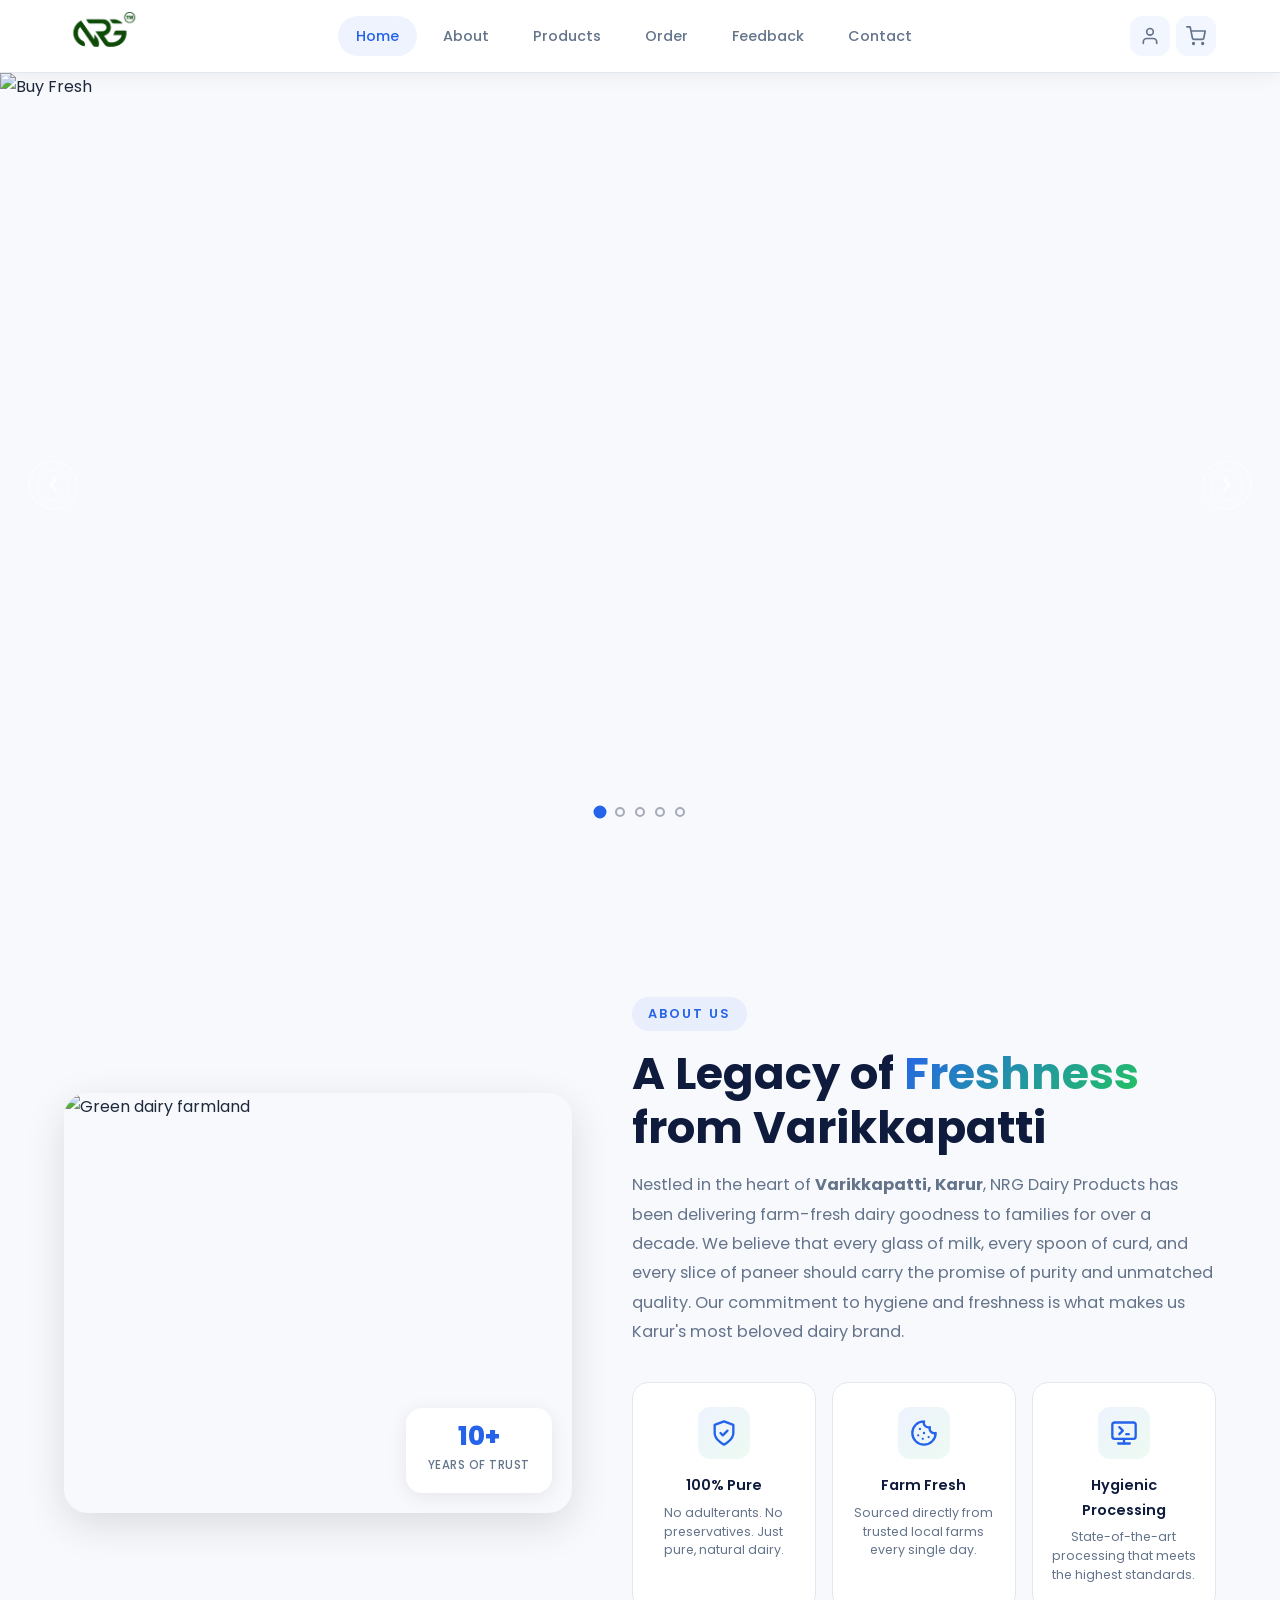
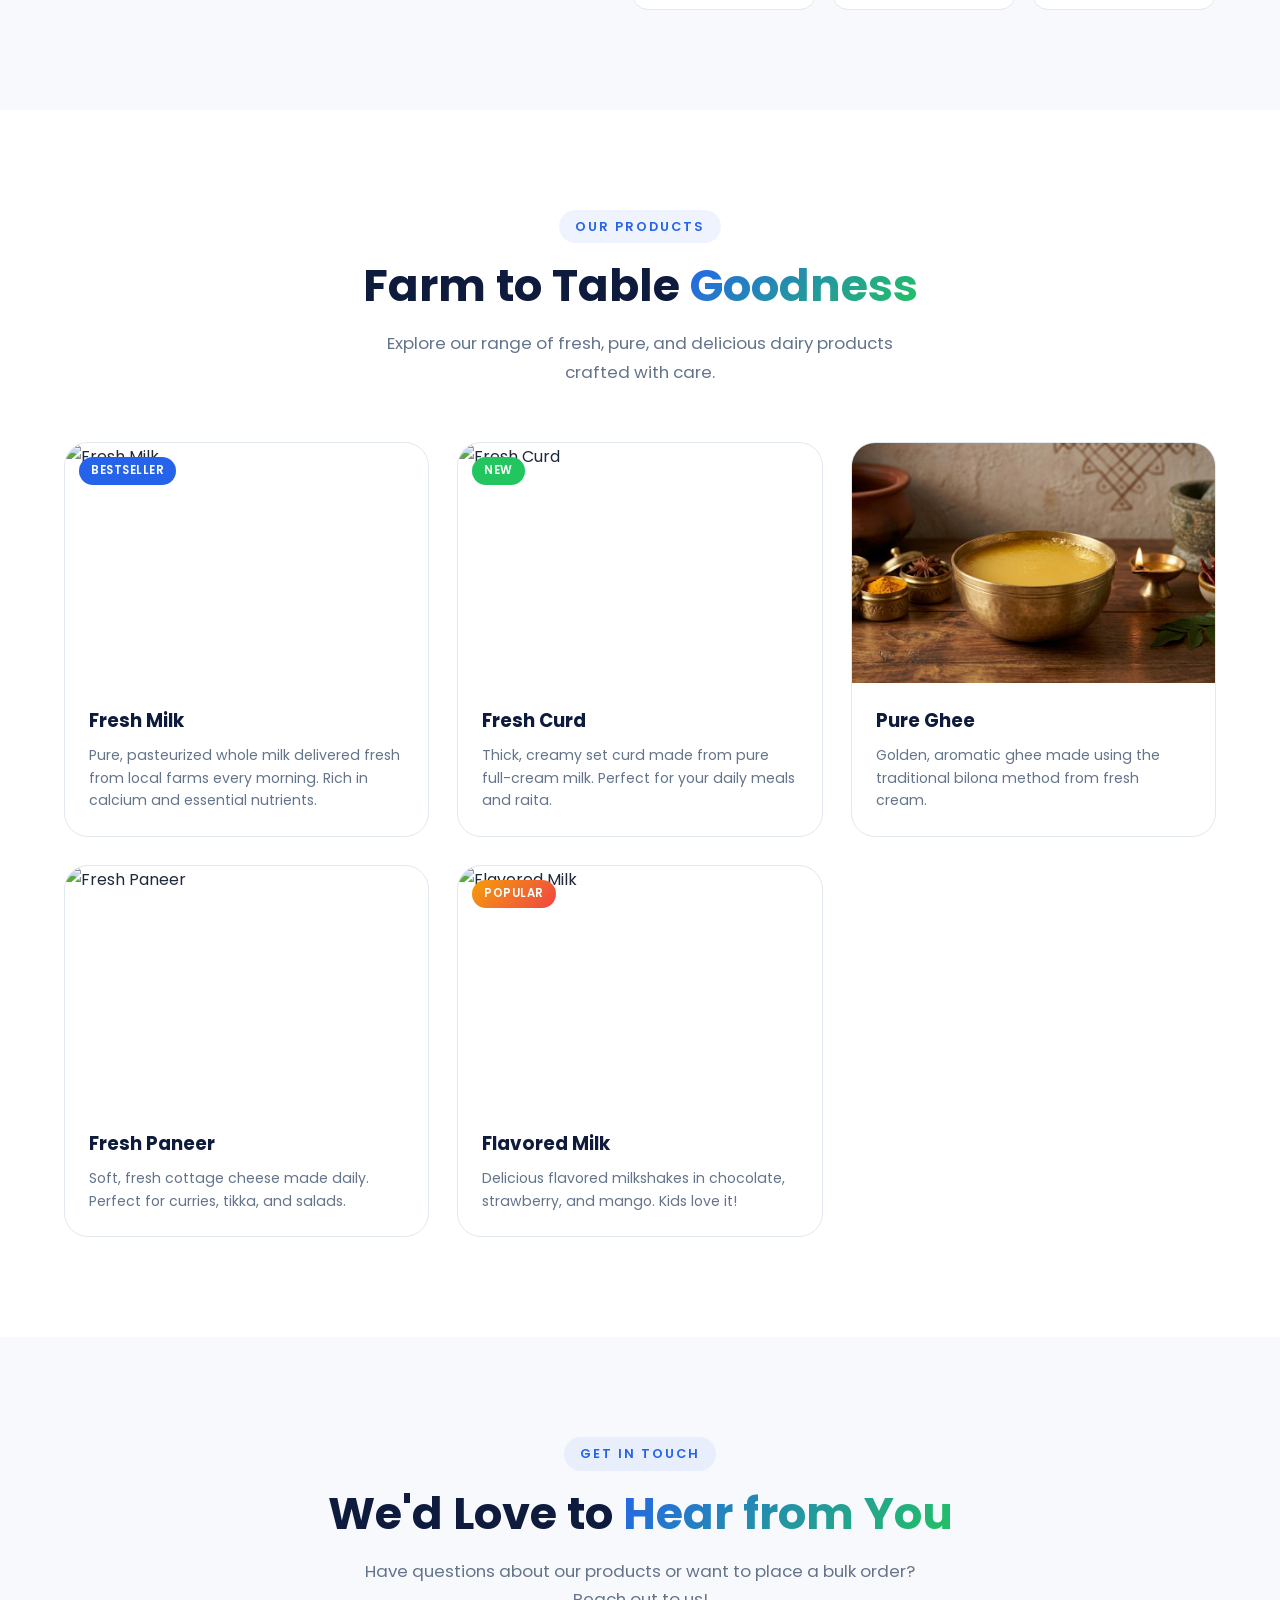
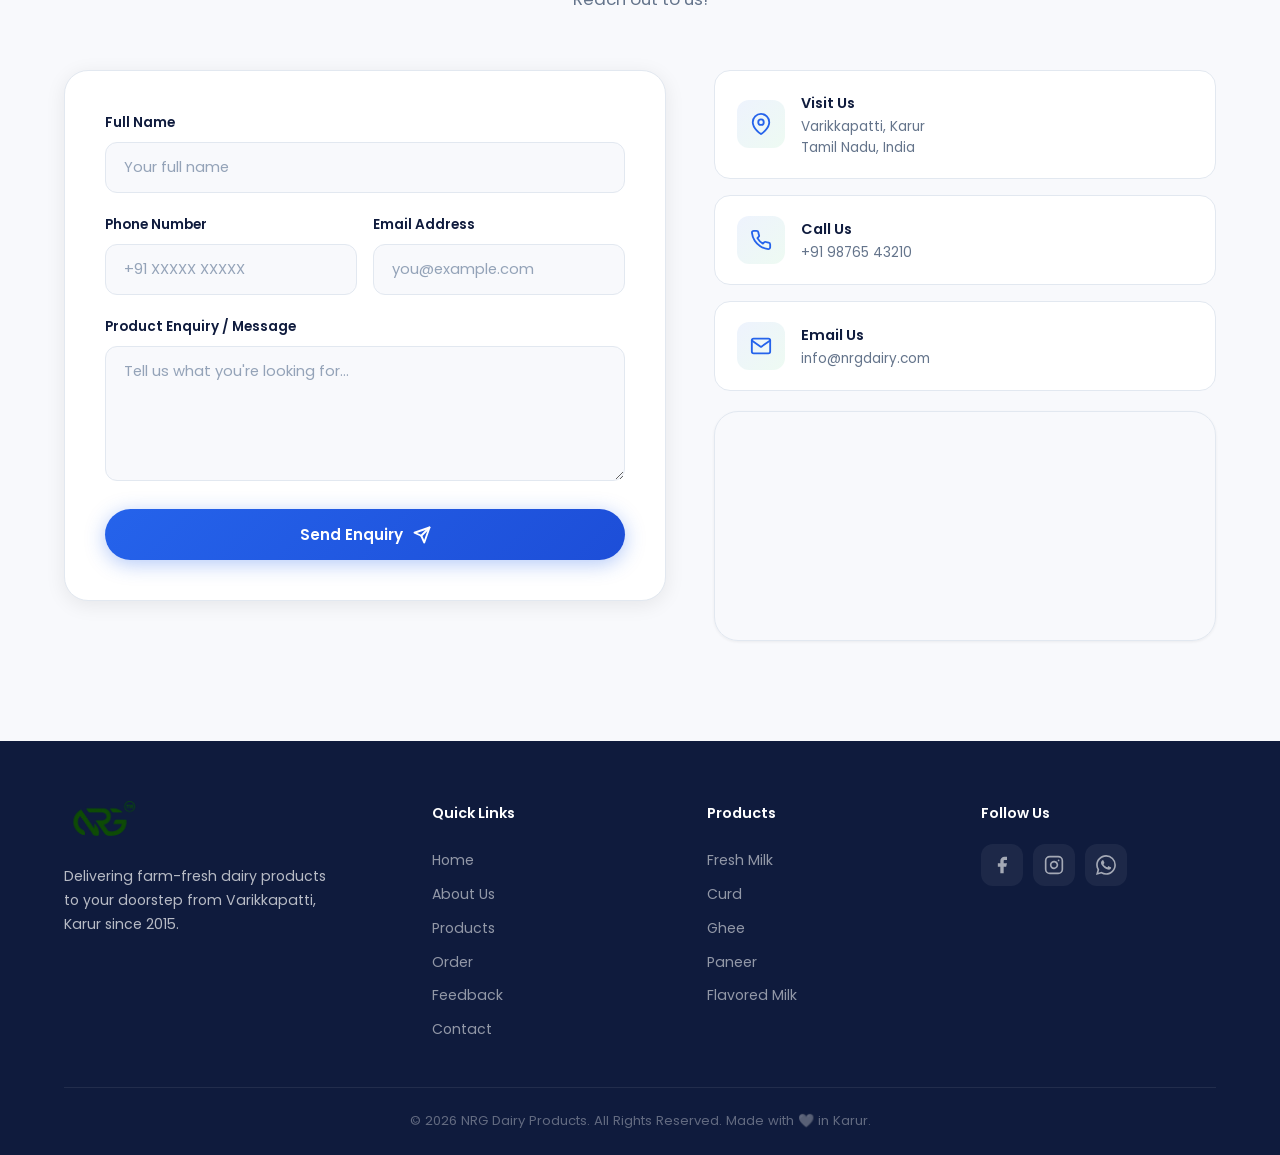
==== commit 882405ac: "fifth Commit" ====
--- a/index.html
+++ b/index.html
@@ -234,7 +234,7 @@
                 <!-- Product 3: Ghee -->
                 <div class="product-card reveal">
                     <div class="product-image">
-                        <img src="https://images.unsplash.com/photo-1631049421091-dcdc7dd39a3e?auto=format&fit=crop&w=600&q=80"
+                        <img src="image/Ghee.jpg"
                             alt="Pure Ghee" loading="lazy">
                     </div>
                     <div class="product-info">
